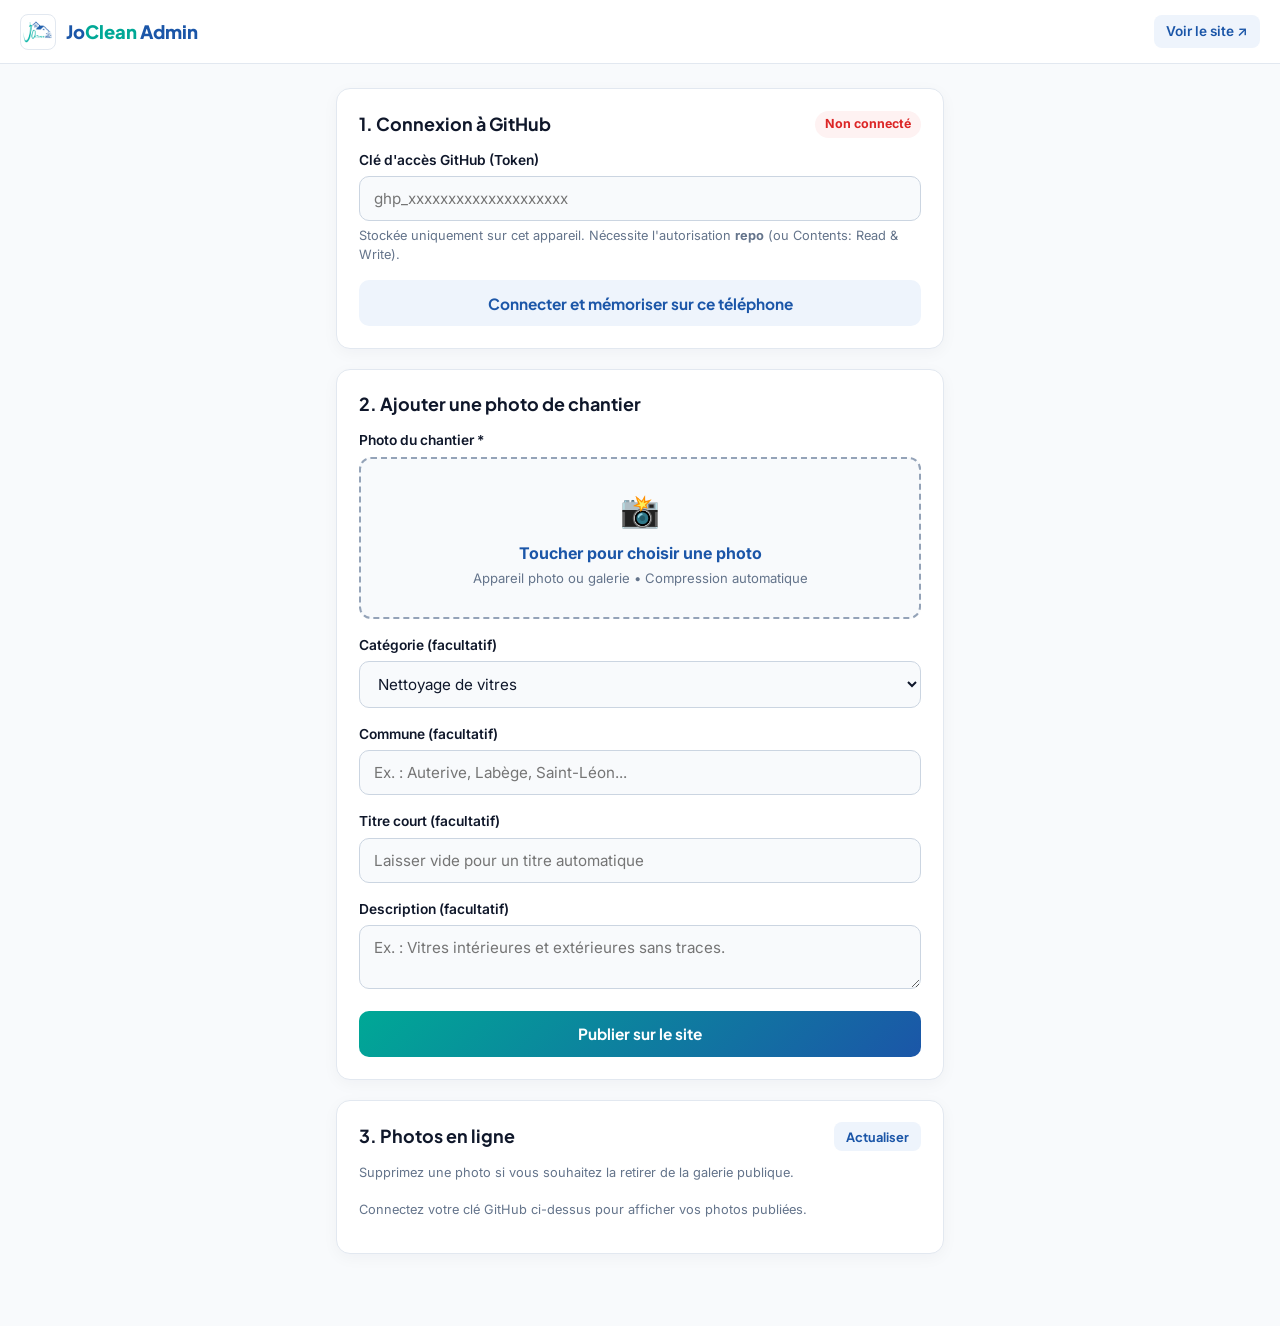
==== admin.html @ 51ff2859 "Crear admin.html" ====
<!DOCTYPE html>
<html lang="fr">
<head>
  <meta charset="UTF-8">
  <meta name="viewport" content="width=device-width, initial-scale=1.0">
  <title>Joclean Admin — Publier des photos</title>
  <meta name="robots" content="noindex, nofollow">
  <link rel="icon" type="image/png" href="assets/logo.png">
  <link rel="preconnect" href="https://fonts.googleapis.com">
  <link rel="preconnect" href="https://fonts.gstatic.com" crossorigin>
  <link href="https://fonts.googleapis.com/css2?family=Inter:wght@400;500;600&family=Plus+Jakarta+Sans:wght@600;700;800&display=swap" rel="stylesheet">
  <style>
    :root {
      --teal: #00a896;
      --teal-dark: #008577;
      --teal-soft: #e6f7f5;
      --blue: #1b56a8;
      --blue-soft: #eef4fc;
      --ink-900: #0f172a;
      --ink-700: #334155;
      --ink-500: #64748b;
      --bg: #f8fafc;
      --white: #ffffff;
      --border: #e2e8f0;
      --danger: #dc2626;
      --danger-soft: #fef2f2;
      --radius: 14px;
    }

    * { box-sizing: border-box; }
    body {
      margin: 0;
      font-family: "Inter", sans-serif;
      background-color: var(--bg);
      color: var(--ink-700);
      line-height: 1.5;
      padding-bottom: 3rem;
    }
    h1, h2, h3 {
      font-family: "Plus Jakarta Sans", sans-serif;
      color: var(--ink-900);
      margin-top: 0;
    }

    .topbar {
      background: var(--white);
      border-bottom: 1px solid var(--border);
      padding: 0.85rem 1.25rem;
      display: flex;
      align-items: center;
      justify-content: space-between;
      position: sticky;
      top: 0;
      z-index: 20;
    }
    .topbar-brand {
      display: flex;
      align-items: center;
      gap: 0.65rem;
      font-family: "Plus Jakarta Sans", sans-serif;
      font-weight: 800;
      color: var(--blue);
      font-size: 1.15rem;
    }
    .topbar-brand img {
      width: 36px;
      height: 36px;
      border-radius: 8px;
      object-fit: contain;
      border: 1px solid var(--border);
    }
    .topbar-brand span { color: var(--teal); }
    .site-link {
      font-size: 0.85rem;
      font-weight: 600;
      color: var(--blue);
      text-decoration: none;
      padding: 0.4rem 0.75rem;
      border-radius: 8px;
      background: var(--blue-soft);
    }

    .wrap {
      max-width: 640px;
      margin: 1.5rem auto;
      padding: 0 1rem;
      display: flex;
      flex-direction: column;
      gap: 1.25rem;
    }

    .card {
      background: var(--white);
      border: 1px solid var(--border);
      border-radius: var(--radius);
      padding: 1.35rem;
      box-shadow: 0 4px 16px rgba(15, 23, 42, 0.04);
    }

    .card-header {
      display: flex;
      align-items: center;
      justify-content: space-between;
      gap: 0.75rem;
      margin-bottom: 0.75rem;
    }
    .card-header h2 {
      font-size: 1.12rem;
      margin: 0;
    }

    .status-badge {
      font-size: 0.78rem;
      font-weight: 700;
      padding: 0.25rem 0.65rem;
      border-radius: 999px;
    }
    .status-ok { background: var(--teal-soft); color: var(--teal-dark); }
    .status-off { background: var(--danger-soft); color: var(--danger); }

    .form-group { margin-bottom: 1rem; }
    label {
      display: block;
      font-size: 0.86rem;
      font-weight: 600;
      color: var(--ink-900);
      margin-bottom: 0.35rem;
    }
    .hint {
      font-size: 0.8rem;
      color: var(--ink-500);
      margin-top: 0.3rem;
    }

    input[type="text"],
    input[type="password"],
    select,
    textarea {
      width: 100%;
      padding: 0.75rem 0.9rem;
      border: 1px solid #cbd5e1;
      border-radius: 10px;
      font-family: inherit;
      font-size: 0.95rem;
      background: var(--bg);
      color: var(--ink-900);
    }
    input:focus, select:focus, textarea:focus {
      outline: none;
      border-color: var(--teal);
      background: var(--white);
      box-shadow: 0 0 0 3px rgba(0, 168, 150, 0.15);
    }

    .dropzone {
      border: 2px dashed #94a3b8;
      border-radius: 12px;
      padding: 1.75rem 1rem;
      text-align: center;
      background: var(--bg);
      cursor: pointer;
      transition: border-color 0.15s ease, background 0.15s ease;
    }
    .dropzone:hover {
      border-color: var(--teal);
      background: var(--teal-soft);
    }
    .dropzone-icon { font-size: 2rem; margin-bottom: 0.4rem; }
    .dropzone strong { color: var(--blue); display: block; }
    .dropzone span { font-size: 0.82rem; color: var(--ink-500); }

    .preview-box {
      margin-top: 1rem;
      display: none;
      flex-direction: column;
      gap: 0.5rem;
    }
    .preview-box img {
      width: 100%;
      max-height: 280px;
      object-fit: cover;
      border-radius: 10px;
      border: 1px solid var(--border);
    }
    .compression-info {
      font-size: 0.82rem;
      font-weight: 600;
      color: var(--teal-dark);
      background: var(--teal-soft);
      padding: 0.45rem 0.75rem;
      border-radius: 8px;
    }

    .btn {
      display: inline-flex;
      align-items: center;
      justify-content: center;
      gap: 0.5rem;
      width: 100%;
      padding: 0.85rem 1.25rem;
      border: none;
      border-radius: 10px;
      font-family: "Plus Jakarta Sans", sans-serif;
      font-size: 0.96rem;
      font-weight: 700;
      cursor: pointer;
    }
    .btn:disabled {
      opacity: 0.55;
      cursor: not-allowed;
    }
    .btn-primary {
      background: linear-gradient(135deg, var(--teal) 0%, var(--blue) 100%);
      color: var(--white);
    }
    .btn-secondary {
      background: var(--blue-soft);
      color: var(--blue);
    }
    .btn-danger-sm {
      width: auto;
      padding: 0.4rem 0.75rem;
      font-size: 0.8rem;
      background: var(--danger-soft);
      color: var(--danger);
      border-radius: 8px;
    }

    .row-actions {
      display: flex;
      gap: 0.6rem;
    }

    .alert {
      padding: 0.85rem 1rem;
      border-radius: 10px;
      font-size: 0.9rem;
      font-weight: 600;
      margin-top: 0.85rem;
      display: none;
    }
    .alert-success { background: var(--teal-soft); color: var(--teal-dark); display: block; }
    .alert-error { background: var(--danger-soft); color: var(--danger); display: block; }
    .alert-info { background: var(--blue-soft); color: var(--blue); display: block; }

    .existing-list {
      display: flex;
      flex-direction: column;
      gap: 0.75rem;
      margin-top: 0.75rem;
    }
    .existing-item {
      display: flex;
      align-items: center;
      gap: 0.85rem;
      padding: 0.65rem;
      border: 1px solid var(--border);
      border-radius: 10px;
      background: var(--bg);
    }
    .existing-item img {
      width: 64px;
      height: 48px;
      object-fit: cover;
      border-radius: 6px;
      background: #cbd5e1;
      flex-shrink: 0;
    }
    .existing-meta {
      flex-grow: 1;
      min-width: 0;
    }
    .existing-meta strong {
      display: block;
      font-size: 0.9rem;
      color: var(--ink-900);
      white-space: nowrap;
      overflow: hidden;
      text-overflow: ellipsis;
    }
    .existing-meta span {
      font-size: 0.78rem;
      color: var(--ink-500);
    }
  </style>
</head>
<body>

  <header class="topbar">
    <div class="topbar-brand">
      <img src="assets/logo.png" alt="Joclean">
      <div>Jo<span>Clean</span> Admin</div>
    </div>
    <a href="./" class="site-link">Voir le site ↗</a>
  </header>

  <main class="wrap">

    <!-- Bloc 1 : Connexion GitHub (enregistrée sur le téléphone) -->
    <section class="card">
      <div class="card-header">
        <h2>1. Connexion à GitHub</h2>
        <span class="status-badge status-off" id="auth-badge">Non connecté</span>
      </div>

      <div id="token-setup">
        <div class="form-group">
          <label for="gh-token">Clé d'accès GitHub (Token)</label>
          <input type="password" id="gh-token" placeholder="ghp_xxxxxxxxxxxxxxxxxxxx" autocomplete="off">
          <p class="hint">Stockée uniquement sur cet appareil. Nécessite l'autorisation <strong>repo</strong> (ou Contents: Read &amp; Write).</p>
        </div>
        <button type="button" class="btn btn-secondary" id="save-token-btn">Connecter et mémoriser sur ce téléphone</button>
      </div>

      <div id="token-connected" hidden>
        <p class="hint" style="margin: 0 0 0.75rem;">Connecté au dépôt <strong>jordan64-labs/Joclean</strong>.</p>
        <button type="button" class="btn btn-danger-sm" id="logout-btn">Déconnecter / Effacer la clé</button>
      </div>

      <div class="alert" id="auth-alert" role="status"></div>
    </section>

    <!-- Bloc 2 : Publication d'une photo -->
    <section class="card">
      <div class="card-header">
        <h2>2. Ajouter une photo de chantier</h2>
      </div>

      <form id="upload-form">
        <div class="form-group">
          <label for="photo-input">Photo du chantier *</label>
          <div class="dropzone" id="dropzone">
            <div class="dropzone-icon">📸</div>
            <strong>Toucher pour choisir une photo</strong>
            <span>Appareil photo ou galerie • Compression automatique</span>
          </div>
          <input type="file" id="photo-input" accept="image/*" hidden required>

          <div class="preview-box" id="preview-box">
            <img id="preview-img" src="" alt="Aperçu">
            <div class="compression-info" id="compression-info"></div>
          </div>
        </div>

        <div class="form-group">
          <label for="categorie">Catégorie (facultatif)</label>
          <select id="categorie">
            <option value="vitres">Nettoyage de vitres</option>
            <option value="residences">Entretien de résidence</option>
            <option value="locaux">Locaux professionnels</option>
            <option value="pression">Nettoyage haute pression</option>
          </select>
        </div>

        <div class="form-group">
          <label for="commune">Commune (facultatif)</label>
          <input type="text" id="commune" placeholder="Ex. : Auterive, Labège, Saint-Léon...">
        </div>

        <div class="form-group">
          <label for="titre">Titre court (facultatif)</label>
          <input type="text" id="titre" placeholder="Laisser vide pour un titre automatique">
        </div>

        <div class="form-group">
          <label for="description">Description (facultatif)</label>
          <textarea id="description" rows="2" placeholder="Ex. : Vitres intérieures et extérieures sans traces."></textarea>
        </div>

        <button type="submit" class="btn btn-primary" id="publish-btn">Publier sur le site</button>
        <div class="alert" id="publish-alert" role="status"></div>
      </form>
    </section>

    <!-- Bloc 3 : Gestion des photos déjà en ligne -->
    <section class="card">
      <div class="card-header">
        <h2>3. Photos en ligne</h2>
        <button type="button" class="btn btn-danger-sm" style="background:#eef4fc;color:#1b56a8;" id="refresh-list-btn">Actualiser</button>
      </div>
      <p class="hint" style="margin-top:0;">Supprimez une photo si vous souhaitez la retirer de la galerie publique.</p>
      <div class="existing-list" id="existing-list">
        <p class="hint">Connectez votre clé GitHub ci-dessus pour afficher vos photos publiées.</p>
      </div>
    </section>

  </main>

  <script>
    const REPO_OWNER = "jordan64-labs";
    const REPO_NAME = "Joclean";
    const BRANCH = "main";
    const STORAGE_KEY = "joclean_gh_token";

    const DEFAULT_TITLES = {
      vitres: "Nettoyage de vitres",
      residences: "Entretien de résidence",
      locaux: "Nettoyage de locaux professionnels",
      pression: "Nettoyage haute pression"
    };

    let compressedBase64 = null;
    let compressedFileName = null;

    // Encodage UTF-8 <-> Base64 sans perte d'accents
    function utf8ToBase64(str) {
      const bytes = new TextEncoder().encode(str);
      let binary = "";
      for (let i = 0; i < bytes.length; i++) {
        binary += String.fromCharCode(bytes[i]);
      }
      return btoa(binary);
    }

    function base64ToUtf8(b64) {
      const binary = atob(b64.replace(/\s/g, ""));
      const bytes = new Uint8Array(binary.length);
      for (let i = 0; i < binary.length; i++) {
        bytes[i] = binary.charCodeAt(i);
      }
      return new TextDecoder().decode(bytes);
    }

    function showAlert(el, type, msg) {
      el.className = `alert alert-${type}`;
      el.textContent = msg;
    }

    function getToken() {
      return localStorage.getItem(STORAGE_KEY) || "";
    }

    async function githubRequest(path, options = {}) {
      const token = getToken();
      if (!token) throw new Error("Clé GitHub manquante. Connectez-vous d'abord.");

      const res = await fetch(`https://api.github.com/repos/${REPO_OWNER}/${REPO_NAME}/${path}`, {
        ...options,
        headers: {
          "Authorization": `Bearer ${token}`,
          "Accept": "application/vnd.github+json",
          "Content-Type": "application/json",
          ...(options.headers || {})
        }
      });

      if (!res.ok) {
        const errData = await res.json().catch(() => ({}));
        throw new Error(errData.message || `Erreur GitHub (${res.status})`);
      }
      return res.status === 204 ? null : res.json();
    }

    // Compression d'image côté navigateur (max 1400px, JPEG 84%)
    function compressImage(file) {
      return new Promise((resolve, reject) => {
        const reader = new FileReader();
        reader.onerror = () => reject(new Error("Impossible de lire l'image."));
        reader.onload = (e) => {
          const img = new Image();
          img.onerror = () => reject(new Error("Format d'image non reconnu."));
          img.onload = () => {
            const MAX_SIZE = 1400;
            let width = img.width;
            let height = img.height;

            if (width > MAX_SIZE || height > MAX_SIZE) {
              if (width > height) {
                height = Math.round((height * MAX_SIZE) / width);
                width = MAX_SIZE;
              } else {
                width = Math.round((width * MAX_SIZE) / height);
                height = MAX_SIZE;
              }
            }

            const canvas = document.createElement("canvas");
            canvas.width = width;
            canvas.height = height;
            const ctx = canvas.getContext("2d");
            ctx.drawImage(img, 0, 0, width, height);

            const dataUrl = canvas.toDataURL("image/jpeg", 0.84);
            const base64Data = dataUrl.split(",")[1];
            const sizeKb = Math.round((base64Data.length * 3) / 4 / 1024);
            resolve({ dataUrl, base64Data, sizeKb, width, height });
          };
          img.src = e.target.result;
        };
        reader.readAsDataURL(file);
      });
    }

    // Lecture et écriture de js/chantiers.js
    async function fetchChantiersFile() {
      const data = await githubRequest(`contents/js/chantiers.js?ref=${BRANCH}&t=${Date.now()}`);
      const rawText = base64ToUtf8(data.content);
      let list = [];
      try {
        const fn = new Function(`${rawText}; return typeof CHANTIERS !== "undefined" ? CHANTIERS : [];`);
        const parsed = fn();
        if (Array.isArray(parsed)) list = parsed;
      } catch (_e) {
        list = [];
      }
      return { sha: data.sha, list };
    }

    function buildChantiersJs(list) {
      return `/**
 * LISTE DES RÉALISATIONS JOCLEAN (Gérée automatiquement via admin.html)
 */
const CHANTIERS = ${JSON.stringify(list, null, 2)};
`;
    }

    // Mise à jour de l'interface de connexion
    const authBadge = document.getElementById("auth-badge");
    const tokenSetup = document.getElementById("token-setup");
    const tokenConnected = document.getElementById("token-connected");
    const authAlert = document.getElementById("auth-alert");

    async function checkAuthAndLoad() {
      const token = getToken();
      if (!token) {
        authBadge.textContent = "Non connecté";
        authBadge.className = "status-badge status-off";
        tokenSetup.hidden = false;
        tokenConnected.hidden = true;
        return;
      }

      try {
        await githubRequest("");
        authBadge.textContent = "Connecté";
        authBadge.className = "status-badge status-ok";
        tokenSetup.hidden = true;
        tokenConnected.hidden = false;
        await renderExistingList();
      } catch (err) {
        authBadge.textContent = "Clé invalide";
        authBadge.className = "status-badge status-off";
        tokenSetup.hidden = false;
        tokenConnected.hidden = true;
        showAlert(authAlert, "error", `Échec de connexion : ${err.message}`);
      }
    }

    document.getElementById("save-token-btn").addEventListener("click", async () => {
      const val = document.getElementById("gh-token").value.trim();
      if (!val) {
        showAlert(authAlert, "error", "Collez votre clé GitHub avant de valider.");
        return;
      }
      localStorage.setItem(STORAGE_KEY, val);
      authAlert.style.display = "none";
      await checkAuthAndLoad();
    });

    document.getElementById("logout-btn").addEventListener("click", () => {
      localStorage.removeItem(STORAGE_KEY);
      document.getElementById("gh-token").value = "";
      document.getElementById("existing-list").innerHTML = `<p class="hint">Déconnecté.</p>`;
      checkAuthAndLoad();
    });

    // Sélection et prévisualisation de la photo
    const dropzone = document.getElementById("dropzone");
    const photoInput = document.getElementById("photo-input");
    const previewBox = document.getElementById("preview-box");
    const previewImg = document.getElementById("preview-img");
    const compressionInfo = document.getElementById("compression-info");

    dropzone.addEventListener("click", () => photoInput.click());

    photoInput.addEventListener("change", async () => {
      const file = photoInput.files && photoInput.files[0];
      if (!file) return;

      try {
        const origKb = Math.round(file.size / 1024);
        const result = await compressImage(file);
        compressedBase64 = result.base64Data;

        const now = new Date();
        const stamp = now.toISOString().replace(/[-:T]/g, "").slice(0, 14);
        compressedFileName = `chantier-${stamp}.jpg`;

        previewImg.src = result.dataUrl;
        compressionInfo.textContent = `Prête : ${result.width}×${result.height} px • ${result.sizeKb} Ko (au lieu de ${origKb} Ko)`;
        previewBox.style.display = "flex";
      } catch (err) {
        showAlert(document.getElementById("publish-alert"), "error", err.message);
      }
    });

    // Publication sur GitHub
    const uploadForm = document.getElementById("upload-form");
    const publishBtn = document.getElementById("publish-btn");
    const publishAlert = document.getElementById("publish-alert");

    uploadForm.addEventListener("submit", async (e) => {
      e.preventDefault();
      if (!getToken()) {
        showAlert(publishAlert, "error", "Connectez d'abord votre clé GitHub en haut de la page.");
        return;
      }
      if (!compressedBase64 || !compressedFileName) {
        showAlert(publishAlert, "error", "Sélectionnez d'abord une photo.");
        return;
      }

      const categorie = document.getElementById("categorie").value;
      const commune = document.getElementById("commune").value.trim() || "Haute-Garonne (31)";
      const titre = document.getElementById("titre").value.trim() || DEFAULT_TITLES[categorie] || "Réalisation Joclean";
      const description = document.getElementById("description").value.trim() || "Intervention réalisée avec soin par Joclean.";

      publishBtn.disabled = true;
      showAlert(publishAlert, "info", "Envoi de la photo vers GitHub en cours...");

      try {
        // 1. Téléverser l'image compressée dans assets/chantiers/
        await githubRequest(`contents/assets/chantiers/${compressedFileName}`, {
          method: "PUT",
          body: JSON.s
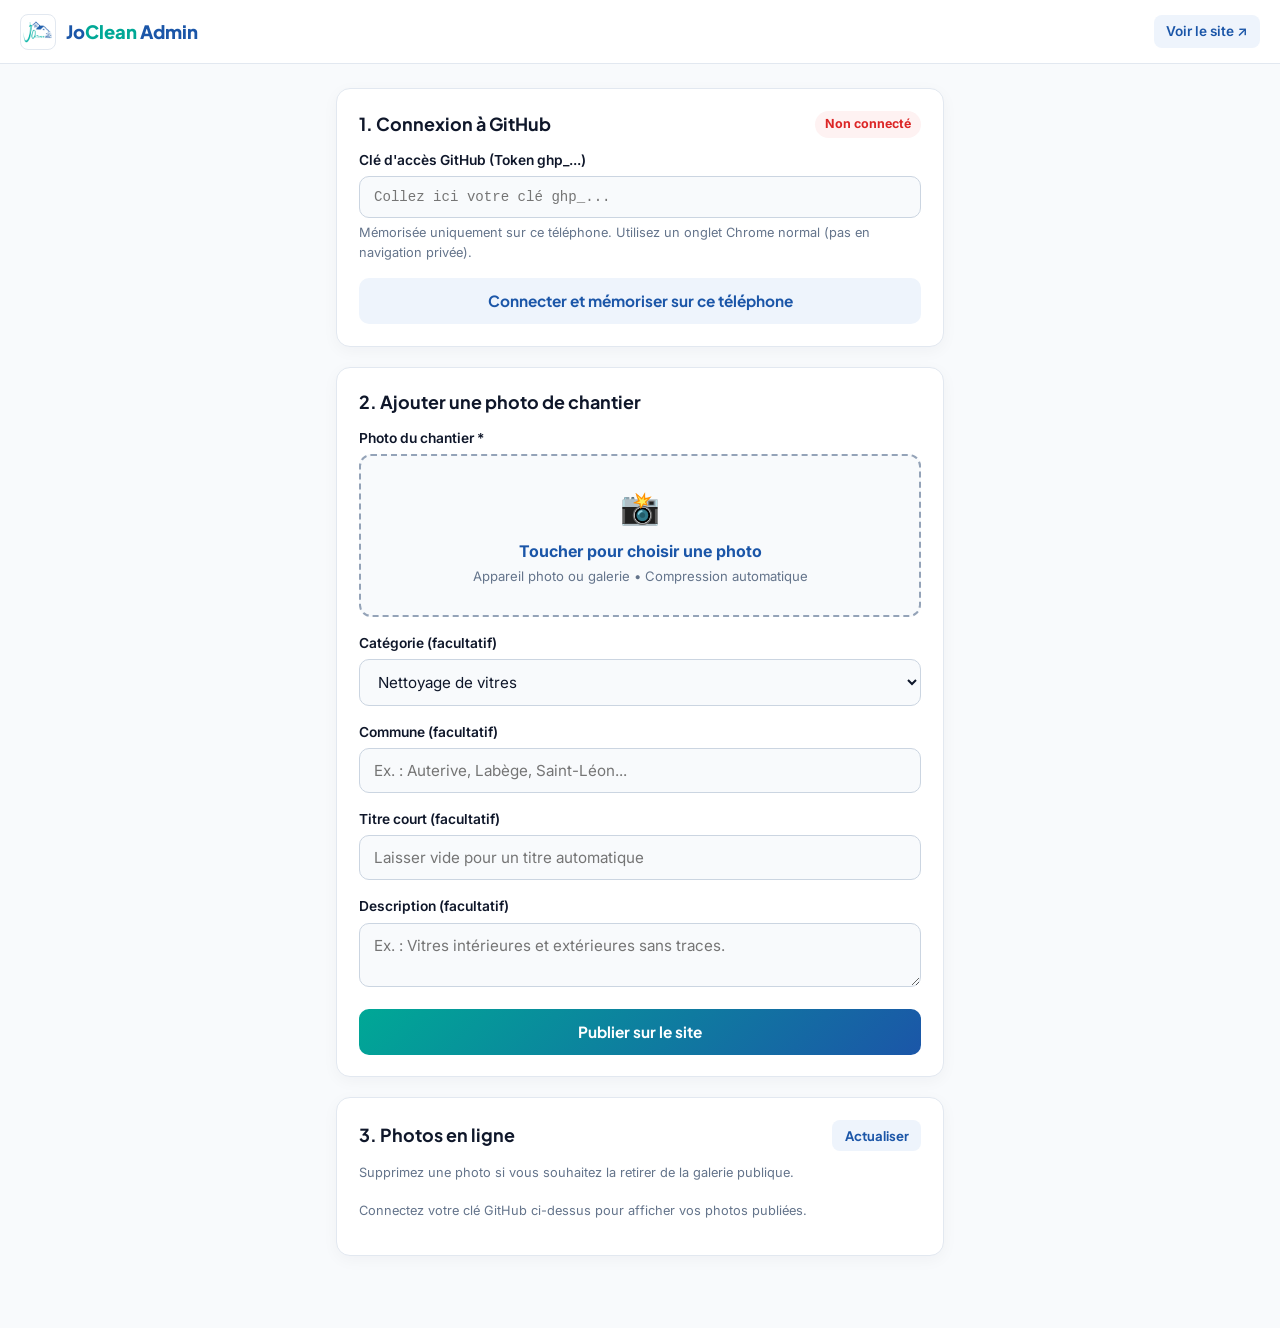
==== commit a710a024: "Actualizar admin.html" ====
--- a/admin.html
+++ b/admin.html
@@ -24,6 +24,8 @@
       --border: #e2e8f0;
       --danger: #dc2626;
       --danger-soft: #fef2f2;
+      --warn: #b45309;
+      --warn-soft: #fffbeb;
       --radius: 14px;
     }
 
@@ -114,9 +116,11 @@
       font-weight: 700;
       padding: 0.25rem 0.65rem;
       border-radius: 999px;
+      white-space: nowrap;
     }
     .status-ok { background: var(--teal-soft); color: var(--teal-dark); }
     .status-off { background: var(--danger-soft); color: var(--danger); }
+    .status-wait { background: var(--warn-soft); color: var(--warn); }
 
     .form-group { margin-bottom: 1rem; }
     label {
@@ -129,11 +133,10 @@
     .hint {
       font-size: 0.8rem;
       color: var(--ink-500);
-      margin-top: 0.3rem;
+      margin-top: 0.35rem;
     }
 
     input[type="text"],
-    input[type="password"],
     select,
     textarea {
       width: 100%;
@@ -144,6 +147,10 @@
       font-size: 0.95rem;
       background: var(--bg);
       color: var(--ink-900);
+    }
+    .token-input {
+      font-family: ui-monospace, SFMono-Regular, Menlo, Consolas, monospace !important;
+      font-size: 0.88rem !important;
     }
     input:focus, select:focus, textarea:focus {
       outline: none;
@@ -206,7 +213,7 @@
       cursor: pointer;
     }
     .btn:disabled {
-      opacity: 0.55;
+      opacity: 0.6;
       cursor: not-allowed;
     }
     .btn-primary {
@@ -219,29 +226,26 @@
     }
     .btn-danger-sm {
       width: auto;
-      padding: 0.4rem 0.75rem;
-      font-size: 0.8rem;
+      padding: 0.45rem 0.8rem;
+      font-size: 0.82rem;
       background: var(--danger-soft);
       color: var(--danger);
       border-radius: 8px;
     }
 
-    .row-actions {
-      display: flex;
-      gap: 0.6rem;
-    }
-
     .alert {
       padding: 0.85rem 1rem;
       border-radius: 10px;
-      font-size: 0.9rem;
+      font-size: 0.88rem;
       font-weight: 600;
       margin-top: 0.85rem;
       display: none;
+      word-break: break-word;
     }
     .alert-success { background: var(--teal-soft); color: var(--teal-dark); display: block; }
     .alert-error { background: var(--danger-soft); color: var(--danger); display: block; }
     .alert-info { background: var(--blue-soft); color: var(--blue); display: block; }
+    .alert-warn { background: var(--warn-soft); color: var(--warn); display: block; }
 
     .existing-list {
       display: flex;
@@ -296,7 +300,7 @@
 
   <main class="wrap">
 
-    <!-- Bloc 1 : Connexion GitHub (enregistrée sur le téléphone) -->
+    <!-- Bloc 1 : Connexion GitHub (mémorisée sur le téléphone) -->
     <section class="card">
       <div class="card-header">
         <h2>1. Connexion à GitHub</h2>
@@ -305,16 +309,25 @@
 
       <div id="token-setup">
         <div class="form-group">
-          <label for="gh-token">Clé d'accès GitHub (Token)</label>
-          <input type="password" id="gh-token" placeholder="ghp_xxxxxxxxxxxxxxxxxxxx" autocomplete="off">
-          <p class="hint">Stockée uniquement sur cet appareil. Nécessite l'autorisation <strong>repo</strong> (ou Contents: Read &amp; Write).</p>
+          <label for="gh-token">Clé d'accès GitHub (Token ghp_...)</label>
+          <input
+            type="text"
+            id="gh-token"
+            class="token-input"
+            placeholder="Collez ici votre clé ghp_..."
+            autocomplete="off"
+            autocorrect="off"
+            autocapitalize="off"
+            spellcheck="false"
+          >
+          <p class="hint">Mémorisée uniquement sur ce téléphone. Utilisez un onglet Chrome normal (pas en navigation privée).</p>
         </div>
         <button type="button" class="btn btn-secondary" id="save-token-btn">Connecter et mémoriser sur ce téléphone</button>
       </div>
 
       <div id="token-connected" hidden>
         <p class="hint" style="margin: 0 0 0.75rem;">Connecté au dépôt <strong>jordan64-labs/Joclean</strong>.</p>
-        <button type="button" class="btn btn-danger-sm" id="logout-btn">Déconnecter / Effacer la clé</button>
+        <button type="button" class="btn btn-danger-sm" id="logout-btn">Déconnecter / Changer de clé</button>
       </div>
 
       <div class="alert" id="auth-alert" role="status"></div>
@@ -401,6 +414,45 @@
 
     let compressedBase64 = null;
     let compressedFileName = null;
+    let memoryToken = "";
+    let storagePersistent = true;
+
+    // Nettoyage des espaces et caractères invisibles lors du copier-coller mobile
+    function cleanToken(raw) {
+      return (raw || "").replace(/[\s\u200B-\u200D\uFEFF]/g, "");
+    }
+
+    function getToken() {
+      try {
+        const stored = localStorage.getItem(STORAGE_KEY);
+        if (stored) {
+          memoryToken = cleanToken(stored);
+          return memoryToken;
+        }
+      } catch (_e) {
+        storagePersistent = false;
+      }
+      return memoryToken;
+    }
+
+    function saveToken(raw) {
+      const cleaned = cleanToken(raw);
+      memoryToken = cleaned;
+      try {
+        localStorage.setItem(STORAGE_KEY, cleaned);
+        storagePersistent = localStorage.getItem(STORAGE_KEY) === cleaned;
+      } catch (_e) {
+        storagePersistent = false;
+      }
+      return cleaned;
+    }
+
+    function clearToken() {
+      memoryToken = "";
+      try {
+        localStorage.removeItem(STORAGE_KEY);
+      } catch (_e) {}
+    }
 
     // Encodage UTF-8 <-> Base64 sans perte d'accents
     function utf8ToBase64(str) {
@@ -426,28 +478,43 @@
       el.textContent = msg;
     }
 
-    function getToken() {
-      return localStorage.getItem(STORAGE_KEY) || "";
-    }
-
-    async function githubRequest(path, options = {}) {
+    function hideAlert(el) {
+      el.style.display = "none";
+      el.className = "alert";
+      el.textContent = "";
+    }
+
+    // Requête API GitHub sans slash final superflus ni Content-Type sur les lectures
+    async function githubRequest(path = "", options = {}) {
       const token = getToken();
-      if (!token) throw new Error("Clé GitHub manquante. Connectez-vous d'abord.");
-
-      const res = await fetch(`https://api.github.com/repos/${REPO_OWNER}/${REPO_NAME}/${path}`, {
+      if (!token) throw new Error("Clé GitHub manquante.");
+
+      const cleanPath = path ? `/${path.replace(/^\/+/, "")}` : "";
+      const url = `https://api.github.com/repos/${REPO_OWNER}/${REPO_NAME}${cleanPath}`;
+
+      const headers = {
+        "Authorization": `Bearer ${token}`,
+        "Accept": "application/vnd.github+json",
+        ...(options.headers || {})
+      };
+
+      if (options.body) {
+        headers["Content-Type"] = "application/json";
+      }
+
+      const res = await fetch(url, {
         ...options,
-        headers: {
-          "Authorization": `Bearer ${token}`,
-          "Accept": "application/vnd.github+json",
-          "Content-Type": "application/json",
-          ...(options.headers || {})
-        }
+        headers
       });
 
       if (!res.ok) {
         const errData = await res.json().catch(() => ({}));
-        throw new Error(errData.message || `Erreur GitHub (${res.status})`);
-      }
+        if (res.status === 401) {
+          throw new Error("Clé refusée par GitHub (401 Bad credentials). Vérifiez que vous avez collé la clé commençant par ghp_ et non votre mot de passe.");
+        }
+        throw new Error(errData.message ? `${errData.message} (code ${res.status})` : `Erreur GitHub (${res.status})`);
+      }
+
       return res.status === 204 ? null : res.json();
     }
 
@@ -491,19 +558,26 @@
       });
     }
 
-    // Lecture et écriture de js/chantiers.js
+    // Lecture de js/chantiers.js
     async function fetchChantiersFile() {
-      const data = await githubRequest(`contents/js/chantiers.js?ref=${BRANCH}&t=${Date.now()}`);
-      const rawText = base64ToUtf8(data.content);
-      let list = [];
       try {
-        const fn = new Function(`${rawText}; return typeof CHANTIERS !== "undefined" ? CHANTIERS : [];`);
-        const parsed = fn();
-        if (Array.isArray(parsed)) list = parsed;
-      } catch (_e) {
-        list = [];
-      }
-      return { sha: data.sha, list };
+        const data = await githubRequest(`contents/js/chantiers.js?ref=${BRANCH}&t=${Date.now()}`);
+        const rawText = base64ToUtf8(data.content);
+        let list = [];
+        try {
+          const fn = new Function(`${rawText}; return typeof CHANTIERS !== "undefined" ? CHANTIERS : [];`);
+          const parsed = fn();
+          if (Array.isArray(parsed)) list = parsed;
+        } catch (_e) {
+          list = [];
+        }
+        return { sha: data.sha, list };
+      } catch (err) {
+        if (err.message.includes("404")) {
+          return { sha: null, list: [] };
+        }
+        throw err;
+      }
     }
 
     function buildChantiersJs(list) {
@@ -514,13 +588,15 @@
 `;
     }
 
-    // Mise à jour de l'interface de connexion
+    // Gestion de la connexion et de l'affichage
     const authBadge = document.getElementById("auth-badge");
     const tokenSetup = document.getElementById("token-setup");
     const tokenConnected = document.getElementById("token-connected");
     const authAlert = document.getElementById("auth-alert");
-
-    async function checkAuthAndLoad() {
+    const saveTokenBtn = document.getElementById("save-token-btn");
+    const tokenInput = document.getElementById("gh-token");
+
+    async function checkAuthAndLoad(showSuccessMessage = false) {
       const token = getToken();
       if (!token) {
         authBadge.textContent = "Non connecté";
@@ -530,96 +606,43 @@
         return;
       }
 
+      authBadge.textContent = "Vérification...";
+      authBadge.className = "status-badge status-wait";
+      saveTokenBtn.disabled = true;
+      saveTokenBtn.textContent = "Vérification en cours...";
+
       try {
-        await githubRequest("");
+        const repoData = await githubRequest("");
+
+        if (repoData && repoData.permissions && repoData.permissions.push === false) {
+          throw new Error("Cette clé est en lecture seule. Cochez bien la case « repo » sur GitHub.");
+        }
+
         authBadge.textContent = "Connecté";
         authBadge.className = "status-badge status-ok";
         tokenSetup.hidden = true;
         tokenConnected.hidden = false;
+
+        if (showSuccessMessage) {
+          if (storagePersistent) {
+            showAlert(authAlert, "success", "Connexion réussie ! Clé mémorisée sur ce téléphone.");
+          } else {
+            showAlert(authAlert, "warn", "Connecté pour cette session (en navigation privée, Chrome effacera la clé à la fermeture).");
+          }
+        }
+
         await renderExistingList();
       } catch (err) {
-        authBadge.textContent = "Clé invalide";
+        authBadge.textContent = "Erreur";
         authBadge.className = "status-badge status-off";
         tokenSetup.hidden = false;
         tokenConnected.hidden = true;
-        showAlert(authAlert, "error", `Échec de connexion : ${err.message}`);
-      }
-    }
-
-    document.getElementById("save-token-btn").addEventListener("click", async () => {
-      const val = document.getElementById("gh-token").value.trim();
-      if (!val) {
-        showAlert(authAlert, "error", "Collez votre clé GitHub avant de valider.");
-        return;
-      }
-      localStorage.setItem(STORAGE_KEY, val);
-      authAlert.style.display = "none";
-      await checkAuthAndLoad();
-    });
-
-    document.getElementById("logout-btn").addEventListener("click", () => {
-      localStorage.removeItem(STORAGE_KEY);
-      document.getElementById("gh-token").value = "";
-      document.getElementById("existing-list").innerHTML = `<p class="hint">Déconnecté.</p>`;
-      checkAuthAndLoad();
-    });
-
-    // Sélection et prévisualisation de la photo
-    const dropzone = document.getElementById("dropzone");
-    const photoInput = document.getElementById("photo-input");
-    const previewBox = document.getElementById("preview-box");
-    const previewImg = document.getElementById("preview-img");
-    const compressionInfo = document.getElementById("compression-info");
-
-    dropzone.addEventListener("click", () => photoInput.click());
-
-    photoInput.addEventListener("change", async () => {
-      const file = photoInput.files && photoInput.files[0];
-      if (!file) return;
-
-      try {
-        const origKb = Math.round(file.size / 1024);
-        const result = await compressImage(file);
-        compressedBase64 = result.base64Data;
-
-        const now = new Date();
-        const stamp = now.toISOString().replace(/[-:T]/g, "").slice(0, 14);
-        compressedFileName = `chantier-${stamp}.jpg`;
-
-        previewImg.src = result.dataUrl;
-        compressionInfo.textContent = `Prête : ${result.width}×${result.height} px • ${result.sizeKb} Ko (au lieu de ${origKb} Ko)`;
-        previewBox.style.display = "flex";
-      } catch (err) {
-        showAlert(document.getElementById("publish-alert"), "error", err.message);
-      }
-    });
-
-    // Publication sur GitHub
-    const uploadForm = document.getElementById("upload-form");
-    const publishBtn = document.getElementById("publish-btn");
-    const publishAlert = document.getElementById("publish-alert");
-
-    uploadForm.addEventListener("submit", async (e) => {
-      e.preventDefault();
-      if (!getToken()) {
-        showAlert(publishAlert, "error", "Connectez d'abord votre clé GitHub en haut de la page.");
-        return;
-      }
-      if (!compressedBase64 || !compressedFileName) {
-        showAlert(publishAlert, "error", "Sélectionnez d'abord une photo.");
-        return;
-      }
-
-      const categorie = document.getElementById("categorie").value;
-      const commune = document.getElementById("commune").value.trim() || "Haute-Garonne (31)";
-      const titre = document.getElementById("titre").value.trim() || DEFAULT_TITLES[categorie] || "Réalisation Joclean";
-      const description = document.getElementById("description").value.trim() || "Intervention réalisée avec soin par Joclean.";
-
-      publishBtn.disabled = true;
-      showAlert(publishAlert, "info", "Envoi de la photo vers GitHub en cours...");
-
-      try {
-        // 1. Téléverser l'image compressée dans assets/chantiers/
-        await githubRequest(`contents/assets/chantiers/${compressedFileName}`, {
-          method: "PUT",
-          body: JSON.s+        tokenInput.value = token;
+        showAlert(authAlert, "error", err.message);
+      } finally {
+        saveTokenBtn.disabled = false;
+        saveTokenBtn.textContent = "Connecter et mémoriser sur ce téléphone";
+      }
+    }
+
+    saveTokenBtn.addEventListener("click", async () => {
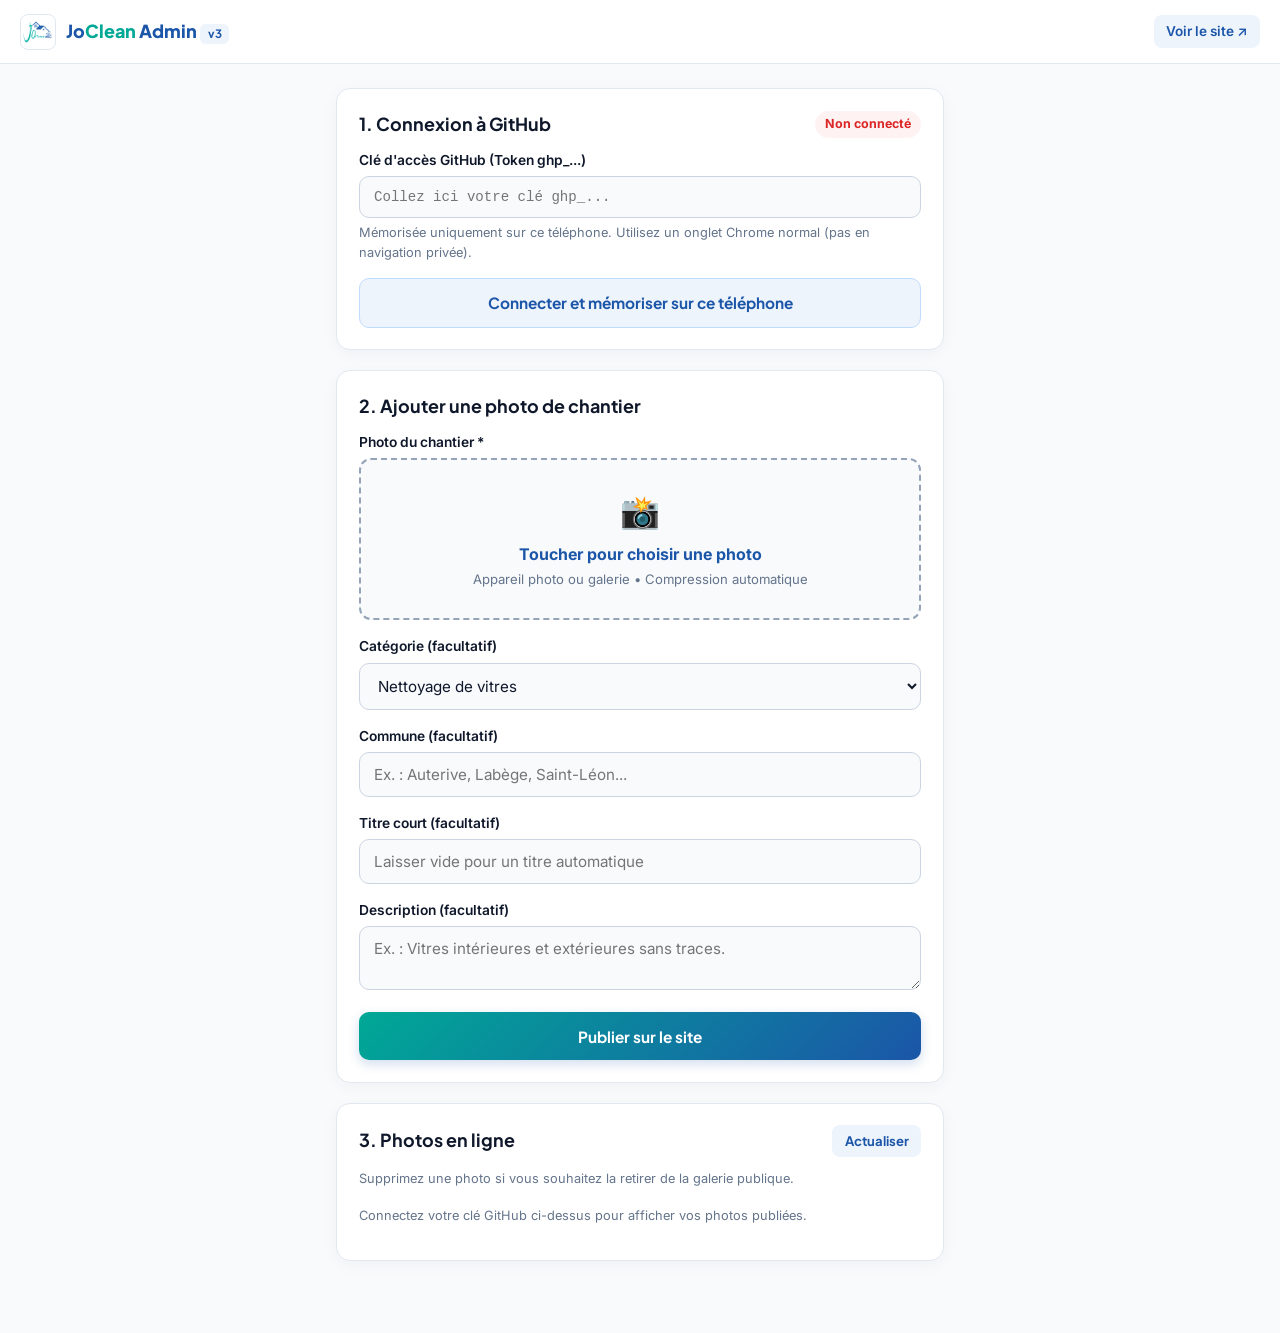
==== commit 5d70d7c7: "Actualizar admin.html" ====
--- a/admin.html
+++ b/admin.html
@@ -24,7 +24,7 @@
       --border: #e2e8f0;
       --danger: #dc2626;
       --danger-soft: #fef2f2;
-      --warn: #b45309;
+      --warn: #d97706;
       --warn-soft: #fffbeb;
       --radius: 14px;
     }
@@ -62,7 +62,7 @@
       font-family: "Plus Jakarta Sans", sans-serif;
       font-weight: 800;
       color: var(--blue);
-      font-size: 1.15rem;
+      font-size: 1.12rem;
     }
     .topbar-brand img {
       width: 36px;
@@ -71,7 +71,15 @@
       object-fit: contain;
       border: 1px solid var(--border);
     }
-    .topbar-brand span { color: var(--teal); }
+    .topbar-brand span.accent { color: var(--teal); }
+    .version-tag {
+      font-size: 0.72rem;
+      font-weight: 700;
+      background: var(--blue-soft);
+      color: var(--blue);
+      padding: 0.15rem 0.45rem;
+      border-radius: 6px;
+    }
     .site-link {
       font-size: 0.85rem;
       font-weight: 600;
@@ -198,31 +206,57 @@
       border-radius: 8px;
     }
 
+    /* Boutons interactifs avec retours d'état */
     .btn {
       display: inline-flex;
       align-items: center;
       justify-content: center;
-      gap: 0.5rem;
+      gap: 0.55rem;
       width: 100%;
-      padding: 0.85rem 1.25rem;
+      padding: 0.9rem 1.25rem;
       border: none;
       border-radius: 10px;
       font-family: "Plus Jakarta Sans", sans-serif;
       font-size: 0.96rem;
       font-weight: 700;
       cursor: pointer;
+      transition: transform 0.1s ease, background 0.2s ease, color 0.2s ease, box-shadow 0.2s ease;
+      -webkit-tap-highlight-color: transparent;
+    }
+    .btn:active:not(:disabled) {
+      transform: scale(0.97);
     }
     .btn:disabled {
-      opacity: 0.6;
-      cursor: not-allowed;
+      cursor: wait;
     }
     .btn-primary {
       background: linear-gradient(135deg, var(--teal) 0%, var(--blue) 100%);
       color: var(--white);
+      box-shadow: 0 4px 12px rgba(27, 86, 168, 0.2);
     }
     .btn-secondary {
       background: var(--blue-soft);
       color: var(--blue);
+      border: 1.5px solid #bfdbfe;
+    }
+    .btn-sending {
+      background: #f59e0b !important;
+      color: #ffffff !important;
+      border-color: #d97706 !important;
+      box-shadow: 0 4px 14px rgba(245, 158, 11, 0.35) !important;
+    }
+    .btn-success {
+      background: #059669 !important;
+      color: #ffffff !important;
+      border-color: #047857 !important;
+      box-shadow: 0 4px 14px rgba(5, 150, 105, 0.35) !important;
+    }
+    .btn-error {
+      background: #dc2626 !important;
+      color: #ffffff !important;
+      border-color: #b91c1c !important;
+      box-shadow: 0 4px 14px rgba(220, 38, 38, 0.35) !important;
+      animation: shake 0.32s ease-in-out;
     }
     .btn-danger-sm {
       width: auto;
@@ -233,6 +267,26 @@
       border-radius: 8px;
     }
 
+    .spinner {
+      width: 16px;
+      height: 16px;
+      border: 2.5px solid rgba(255, 255, 255, 0.35);
+      border-top-color: #ffffff;
+      border-radius: 50%;
+      animation: spin 0.75s linear infinite;
+      flex-shrink: 0;
+    }
+
+    @keyframes spin {
+      to { transform: rotate(360deg); }
+    }
+    @keyframes shake {
+      0%, 100% { transform: translateX(0); }
+      25% { transform: translateX(-5px); }
+      75% { transform: translateX(5px); }
+    }
+
+    /* Alertes contrôlées uniquement par classes */
     .alert {
       padding: 0.85rem 1rem;
       border-radius: 10px;
@@ -242,10 +296,10 @@
       display: none;
       word-break: break-word;
     }
-    .alert-success { background: var(--teal-soft); color: var(--teal-dark); display: block; }
-    .alert-error { background: var(--danger-soft); color: var(--danger); display: block; }
-    .alert-info { background: var(--blue-soft); color: var(--blue); display: block; }
-    .alert-warn { background: var(--warn-soft); color: var(--warn); display: block; }
+    .alert.alert-success { background: var(--teal-soft); color: var(--teal-dark); display: block; }
+    .alert.alert-error { background: var(--danger-soft); color: var(--danger); display: block; }
+    .alert.alert-info { background: var(--blue-soft); color: var(--blue); display: block; }
+    .alert.alert-warn { background: var(--warn-soft); color: var(--warn); display: block; }
 
     .existing-list {
       display: flex;
@@ -293,14 +347,14 @@
   <header class="topbar">
     <div class="topbar-brand">
       <img src="assets/logo.png" alt="Joclean">
-      <div>Jo<span>Clean</span> Admin</div>
+      <div>Jo<span class="accent">Clean</span> Admin <span class="version-tag">v3</span></div>
     </div>
     <a href="./" class="site-link">Voir le site ↗</a>
   </header>
 
   <main class="wrap">
 
-    <!-- Bloc 1 : Connexion GitHub (mémorisée sur le téléphone) -->
+    <!-- Bloc 1 : Connexion GitHub -->
     <section class="card">
       <div class="card-header">
         <h2>1. Connexion à GitHub</h2>
@@ -339,7 +393,7 @@
         <h2>2. Ajouter une photo de chantier</h2>
       </div>
 
-      <form id="upload-form">
+      <form id="upload-form" novalidate>
         <div class="form-group">
           <label for="photo-input">Photo du chantier *</label>
           <div class="dropzone" id="dropzone">
@@ -347,7 +401,7 @@
             <strong>Toucher pour choisir une photo</strong>
             <span>Appareil photo ou galerie • Compression automatique</span>
           </div>
-          <input type="file" id="photo-input" accept="image/*" hidden required>
+          <input type="file" id="photo-input" accept="image/*" hidden>
 
           <div class="preview-box" id="preview-box">
             <img id="preview-img" src="" alt="Aperçu">
@@ -417,6 +471,35 @@
     let memoryToken = "";
     let storagePersistent = true;
 
+    // Gestion visuelle directe des boutons
+    function setButtonState(btn, state, labelHtml, resetAfterMs = 0, defaultText = "") {
+      btn.classList.remove("btn-sending", "btn-success", "btn-error");
+      if (state === "sending") {
+        btn.disabled = true;
+        btn.classList.add("btn-sending");
+        btn.innerHTML = `<span class="spinner"></span><span>${labelHtml}</span>`;
+      } else if (state === "success") {
+        btn.disabled = false;
+        btn.classList.add("btn-success");
+        btn.textContent = labelHtml;
+      } else if (state === "error") {
+        btn.disabled = false;
+        btn.classList.add("btn-error");
+        btn.textContent = labelHtml;
+      } else {
+        btn.disabled = false;
+        btn.textContent = labelHtml || defaultText;
+      }
+
+      if (resetAfterMs > 0 && defaultText) {
+        setTimeout(() => {
+          btn.classList.remove("btn-sending", "btn-success", "btn-error");
+          btn.disabled = false;
+          btn.textContent = defaultText;
+        }, resetAfterMs);
+      }
+    }
+
     // Nettoyage des espaces et caractères invisibles lors du copier-coller mobile
     function cleanToken(raw) {
       return (raw || "").replace(/[\s\u200B-\u200D\uFEFF]/g, "");
@@ -479,12 +562,11 @@
     }
 
     function hideAlert(el) {
-      el.style.display = "none";
       el.className = "alert";
       el.textContent = "";
     }
 
-    // Requête API GitHub sans slash final superflus ni Content-Type sur les lectures
+    // Requête API GitHub avec timeout de 15 secondes
     async function githubRequest(path = "", options = {}) {
       const token = getToken();
       if (!token) throw new Error("Clé GitHub manquante.");
@@ -502,15 +584,32 @@
         headers["Content-Type"] = "application/json";
       }
 
-      const res = await fetch(url, {
-        ...options,
-        headers
-      });
+      const controller = new AbortController();
+      const timeoutId = setTimeout(() => controller.abort(), 15000);
+
+      let res;
+      try {
+        res = await fetch(url, {
+          ...options,
+          headers,
+          signal: controller.signal
+        });
+      } catch (netErr) {
+        if (netErr.name === "AbortError") {
+          throw new Error("Délai dépassé (15s) : GitHub n'a pas répondu. Vérifiez votre connexion internet.");
+        }
+        throw new Error(`Requête bloquée ou réseau indisponible (${netErr.message}).`);
+      } finally {
+        clearTimeout(timeoutId);
+      }
 
       if (!res.ok) {
         const errData = await res.json().catch(() => ({}));
         if (res.status === 401) {
-          throw new Error("Clé refusée par GitHub (401 Bad credentials). Vérifiez que vous avez collé la clé commençant par ghp_ et non votre mot de passe.");
+          throw new Error("Clé refusée par GitHub (401 Bad credentials). Collez bien le jeton commençant par ghp_ et non votre mot de passe.");
+        }
+        if (res.status === 403 || res.status === 404) {
+          throw new Error(`Accès refusé au dépôt (code ${res.status}). Vérifiez que la case « repo » est bien cochée sur votre token.`);
         }
         throw new Error(errData.message ? `${errData.message} (code ${res.status})` : `Erreur GitHub (${res.status})`);
       }
@@ -548,101 +647,4 @@
             ctx.drawImage(img, 0, 0, width, height);
 
             const dataUrl = canvas.toDataURL("image/jpeg", 0.84);
-            const base64Data = dataUrl.split(",")[1];
-            const sizeKb = Math.round((base64Data.length * 3) / 4 / 1024);
-            resolve({ dataUrl, base64Data, sizeKb, width, height });
-          };
-          img.src = e.target.result;
-        };
-        reader.readAsDataURL(file);
-      });
-    }
-
-    // Lecture de js/chantiers.js
-    async function fetchChantiersFile() {
-      try {
-        const data = await githubRequest(`contents/js/chantiers.js?ref=${BRANCH}&t=${Date.now()}`);
-        const rawText = base64ToUtf8(data.content);
-        let list = [];
-        try {
-          const fn = new Function(`${rawText}; return typeof CHANTIERS !== "undefined" ? CHANTIERS : [];`);
-          const parsed = fn();
-          if (Array.isArray(parsed)) list = parsed;
-        } catch (_e) {
-          list = [];
-        }
-        return { sha: data.sha, list };
-      } catch (err) {
-        if (err.message.includes("404")) {
-          return { sha: null, list: [] };
-        }
-        throw err;
-      }
-    }
-
-    function buildChantiersJs(list) {
-      return `/**
- * LISTE DES RÉALISATIONS JOCLEAN (Gérée automatiquement via admin.html)
- */
-const CHANTIERS = ${JSON.stringify(list, null, 2)};
-`;
-    }
-
-    // Gestion de la connexion et de l'affichage
-    const authBadge = document.getElementById("auth-badge");
-    const tokenSetup = document.getElementById("token-setup");
-    const tokenConnected = document.getElementById("token-connected");
-    const authAlert = document.getElementById("auth-alert");
-    const saveTokenBtn = document.getElementById("save-token-btn");
-    const tokenInput = document.getElementById("gh-token");
-
-    async function checkAuthAndLoad(showSuccessMessage = false) {
-      const token = getToken();
-      if (!token) {
-        authBadge.textContent = "Non connecté";
-        authBadge.className = "status-badge status-off";
-        tokenSetup.hidden = false;
-        tokenConnected.hidden = true;
-        return;
-      }
-
-      authBadge.textContent = "Vérification...";
-      authBadge.className = "status-badge status-wait";
-      saveTokenBtn.disabled = true;
-      saveTokenBtn.textContent = "Vérification en cours...";
-
-      try {
-        const repoData = await githubRequest("");
-
-        if (repoData && repoData.permissions && repoData.permissions.push === false) {
-          throw new Error("Cette clé est en lecture seule. Cochez bien la case « repo » sur GitHub.");
-        }
-
-        authBadge.textContent = "Connecté";
-        authBadge.className = "status-badge status-ok";
-        tokenSetup.hidden = true;
-        tokenConnected.hidden = false;
-
-        if (showSuccessMessage) {
-          if (storagePersistent) {
-            showAlert(authAlert, "success", "Connexion réussie ! Clé mémorisée sur ce téléphone.");
-          } else {
-            showAlert(authAlert, "warn", "Connecté pour cette session (en navigation privée, Chrome effacera la clé à la fermeture).");
-          }
-        }
-
-        await renderExistingList();
-      } catch (err) {
-        authBadge.textContent = "Erreur";
-        authBadge.className = "status-badge status-off";
-        tokenSetup.hidden = false;
-        tokenConnected.hidden = true;
-        tokenInput.value = token;
-        showAlert(authAlert, "error", err.message);
-      } finally {
-        saveTokenBtn.disabled = false;
-        saveTokenBtn.textContent = "Connecter et mémoriser sur ce téléphone";
-      }
-    }
-
-    saveTokenBtn.addEventListener("click", async () => {
+            const base64Data = dataUrl.split(",")
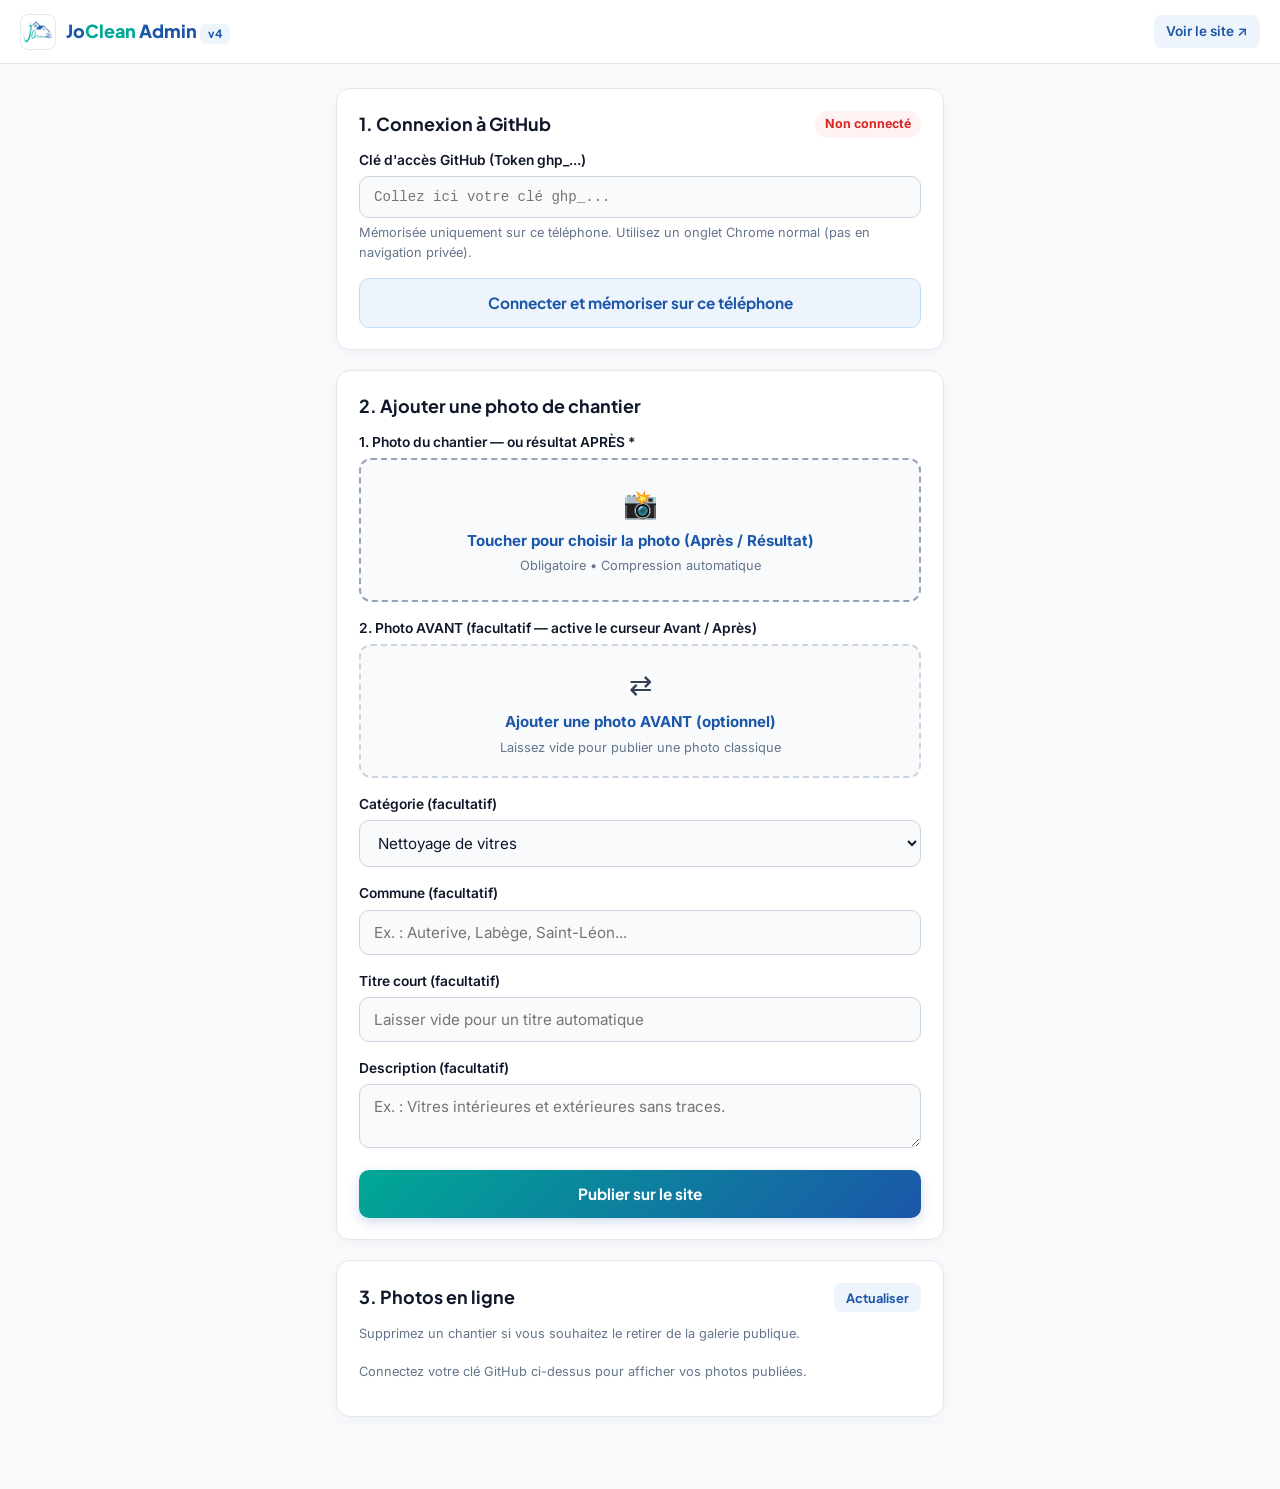
==== commit e8e03360: "Add files via upload" ====
--- a/admin.html
+++ b/admin.html
@@ -170,7 +170,7 @@
     .dropzone {
       border: 2px dashed #94a3b8;
       border-radius: 12px;
-      padding: 1.75rem 1rem;
+      padding: 1.45rem 1rem;
       text-align: center;
       background: var(--bg);
       cursor: pointer;
@@ -180,30 +180,57 @@
       border-color: var(--teal);
       background: var(--teal-soft);
     }
-    .dropzone-icon { font-size: 2rem; margin-bottom: 0.4rem; }
-    .dropzone strong { color: var(--blue); display: block; }
-    .dropzone span { font-size: 0.82rem; color: var(--ink-500); }
+    .dropzone-optional {
+      border-color: #cbd5e1;
+      padding: 1.15rem 1rem;
+    }
+    .dropzone-icon { font-size: 1.75rem; margin-bottom: 0.3rem; }
+    .dropzone strong { color: var(--blue); display: block; font-size: 0.94rem; }
+    .dropzone span { font-size: 0.8rem; color: var(--ink-500); }
 
     .preview-box {
-      margin-top: 1rem;
+      margin-top: 0.8rem;
       display: none;
       flex-direction: column;
-      gap: 0.5rem;
+      gap: 0.45rem;
     }
     .preview-box img {
       width: 100%;
-      max-height: 280px;
+      max-height: 240px;
       object-fit: cover;
       border-radius: 10px;
       border: 1px solid var(--border);
     }
+    .preview-footer {
+      display: flex;
+      align-items: center;
+      justify-content: space-between;
+      gap: 0.5rem;
+      flex-wrap: wrap;
+    }
     .compression-info {
-      font-size: 0.82rem;
+      font-size: 0.8rem;
       font-weight: 600;
       color: var(--teal-dark);
       background: var(--teal-soft);
-      padding: 0.45rem 0.75rem;
+      padding: 0.4rem 0.7rem;
       border-radius: 8px;
+      flex-grow: 1;
+    }
+
+    .ba-mode-banner {
+      display: none;
+      padding: 0.7rem 0.9rem;
+      border-radius: 10px;
+      background: var(--blue-soft);
+      border: 1px solid #bfdbfe;
+      color: var(--blue);
+      font-size: 0.85rem;
+      font-weight: 600;
+      margin-bottom: 1rem;
+    }
+    .ba-mode-banner.is-active {
+      display: block;
     }
 
     /* Boutons interactifs avec retours d'état */
@@ -260,8 +287,8 @@
     }
     .btn-danger-sm {
       width: auto;
-      padding: 0.45rem 0.8rem;
-      font-size: 0.82rem;
+      padding: 0.42rem 0.75rem;
+      font-size: 0.8rem;
       background: var(--danger-soft);
       color: var(--danger);
       border-radius: 8px;
@@ -340,6 +367,17 @@
       font-size: 0.78rem;
       color: var(--ink-500);
     }
+    .mini-ba-tag {
+      display: inline-block;
+      font-size: 0.7rem;
+      font-weight: 700;
+      background: var(--blue-soft);
+      color: var(--blue);
+      padding: 0.1rem 0.45rem;
+      border-radius: 999px;
+      margin-left: 0.35rem;
+      vertical-align: middle;
+    }
   </style>
 </head>
 <body>
@@ -347,7 +385,7 @@
   <header class="topbar">
     <div class="topbar-brand">
       <img src="assets/logo.png" alt="Joclean">
-      <div>Jo<span class="accent">Clean</span> Admin <span class="version-tag">v3</span></div>
+      <div>Jo<span class="accent">Clean</span> Admin <span class="version-tag">v4</span></div>
     </div>
     <a href="./" class="site-link">Voir le site ↗</a>
   </header>
@@ -387,26 +425,53 @@
       <div class="alert" id="auth-alert" role="status"></div>
     </section>
 
-    <!-- Bloc 2 : Publication d'une photo -->
+    <!-- Bloc 2 : Publication d'une photo simple ou Avant / Après -->
     <section class="card">
       <div class="card-header">
         <h2>2. Ajouter une photo de chantier</h2>
       </div>
 
       <form id="upload-form" novalidate>
+        <!-- Case 1 : Photo principale (ou APRÈS) -->
         <div class="form-group">
-          <label for="photo-input">Photo du chantier *</label>
+          <label for="photo-input">1. Photo du chantier — ou résultat APRÈS *</label>
           <div class="dropzone" id="dropzone">
             <div class="dropzone-icon">📸</div>
-            <strong>Toucher pour choisir une photo</strong>
-            <span>Appareil photo ou galerie • Compression automatique</span>
+            <strong>Toucher pour choisir la photo (Après / Résultat)</strong>
+            <span>Obligatoire • Compression automatique</span>
           </div>
           <input type="file" id="photo-input" accept="image/*" hidden>
 
           <div class="preview-box" id="preview-box">
-            <img id="preview-img" src="" alt="Aperçu">
-            <div class="compression-info" id="compression-info"></div>
+            <img id="preview-img" src="" alt="Aperçu résultat">
+            <div class="preview-footer">
+              <div class="compression-info" id="compression-info"></div>
+              <button type="button" class="btn btn-danger-sm" id="clear-main-btn">Retirer</button>
+            </div>
           </div>
+        </div>
+
+        <!-- Case 2 : Photo AVANT (facultative) -->
+        <div class="form-group">
+          <label for="photo-before-input">2. Photo AVANT (facultatif — active le curseur Avant / Après)</label>
+          <div class="dropzone dropzone-optional" id="dropzone-before">
+            <div class="dropzone-icon">⇄</div>
+            <strong>Ajouter une photo AVANT (optionnel)</strong>
+            <span>Laissez vide pour publier une photo classique</span>
+          </div>
+          <input type="file" id="photo-before-input" accept="image/*" hidden>
+
+          <div class="preview-box" id="preview-before-box">
+            <img id="preview-before-img" src="" alt="Aperçu avant">
+            <div class="preview-footer">
+              <div class="compression-info" id="compression-before-info"></div>
+              <button type="button" class="btn btn-danger-sm" id="clear-before-btn">Retirer la photo Avant</button>
+            </div>
+          </div>
+        </div>
+
+        <div class="ba-mode-banner" id="ba-mode-banner">
+          ⇄ Mode <strong>Avant / Après</strong> activé : un curseur glissant s'affichera automatiquement sur le site.
         </div>
 
         <div class="form-group">
@@ -445,7 +510,7 @@
         <h2>3. Photos en ligne</h2>
         <button type="button" class="btn btn-danger-sm" style="background:#eef4fc;color:#1b56a8;" id="refresh-list-btn">Actualiser</button>
       </div>
-      <p class="hint" style="margin-top:0;">Supprimez une photo si vous souhaitez la retirer de la galerie publique.</p>
+      <p class="hint" style="margin-top:0;">Supprimez un chantier si vous souhaitez le retirer de la galerie publique.</p>
       <div class="existing-list" id="existing-list">
         <p class="hint">Connectez votre clé GitHub ci-dessus pour afficher vos photos publiées.</p>
       </div>
@@ -466,12 +531,11 @@
       pression: "Nettoyage haute pression"
     };
 
-    let compressedBase64 = null;
-    let compressedFileName = null;
+    let mainBase64 = null;
+    let beforeBase64 = null;
     let memoryToken = "";
     let storagePersistent = true;
 
-    // Gestion visuelle directe des boutons
     function setButtonState(btn, state, labelHtml, resetAfterMs = 0, defaultText = "") {
       btn.classList.remove("btn-sending", "btn-success", "btn-error");
       if (state === "sending") {
@@ -500,7 +564,6 @@
       }
     }
 
-    // Nettoyage des espaces et caractères invisibles lors du copier-coller mobile
     function cleanToken(raw) {
       return (raw || "").replace(/[\s\u200B-\u200D\uFEFF]/g, "");
     }
@@ -537,7 +600,6 @@
       } catch (_e) {}
     }
 
-    // Encodage UTF-8 <-> Base64 sans perte d'accents
     function utf8ToBase64(str) {
       const bytes = new TextEncoder().encode(str);
       let binary = "";
@@ -566,7 +628,6 @@
       el.textContent = "";
     }
 
-    // Requête API GitHub avec timeout de 15 secondes
     async function githubRequest(path = "", options = {}) {
       const token = getToken();
       if (!token) throw new Error("Clé GitHub manquante.");
@@ -617,7 +678,6 @@
       return res.status === 204 ? null : res.json();
     }
 
-    // Compression d'image côté navigateur (max 1400px, JPEG 84%)
     function compressImage(file) {
       return new Promise((resolve, reject) => {
         const reader = new FileReader();
@@ -647,4 +707,393 @@
             ctx.drawImage(img, 0, 0, width, height);
 
             const dataUrl = canvas.toDataURL("image/jpeg", 0.84);
-            const base64Data = dataUrl.split(",")+            const base64Data = dataUrl.split(",")[1];
+            const sizeKb = Math.round((base64Data.length * 3) / 4 / 1024);
+            resolve({ dataUrl, base64Data, sizeKb, width, height });
+          };
+          img.src = e.target.result;
+        };
+        reader.readAsDataURL(file);
+      });
+    }
+
+    async function fetchChantiersFile() {
+      try {
+        const data = await githubRequest(`contents/js/chantiers.js?ref=${BRANCH}&t=${Date.now()}`);
+        const rawText = base64ToUtf8(data.content);
+        let list = [];
+        try {
+          const fn = new Function(`${rawText}; return typeof CHANTIERS !== "undefined" ? CHANTIERS : [];`);
+          const parsed = fn();
+          if (Array.isArray(parsed)) list = parsed;
+        } catch (_e) {
+          list = [];
+        }
+        return { sha: data.sha, list };
+      } catch (err) {
+        if (err.message.includes("404")) {
+          return { sha: null, list: [] };
+        }
+        throw err;
+      }
+    }
+
+    function buildChantiersJs(list) {
+      return `/**
+ * LISTE DES RÉALISATIONS JOCLEAN (Gérée automatiquement via admin.html)
+ */
+const CHANTIERS = ${JSON.stringify(list, null, 2)};
+`;
+    }
+
+    // Connexion GitHub
+    const authBadge = document.getElementById("auth-badge");
+    const tokenSetup = document.getElementById("token-setup");
+    const tokenConnected = document.getElementById("token-connected");
+    const authAlert = document.getElementById("auth-alert");
+    const saveTokenBtn = document.getElementById("save-token-btn");
+    const tokenInput = document.getElementById("gh-token");
+    const DEFAULT_SAVE_LABEL = "Connecter et mémoriser sur ce téléphone";
+
+    async function checkAuthAndLoad(fromUserClick = false) {
+      const token = getToken();
+      if (!token) {
+        authBadge.textContent = "Non connecté";
+        authBadge.className = "status-badge status-off";
+        tokenSetup.hidden = false;
+        tokenConnected.hidden = true;
+        return;
+      }
+
+      authBadge.textContent = "Envoi...";
+      authBadge.className = "status-badge status-wait";
+      setButtonState(saveTokenBtn, "sending", "Requête envoyée à GitHub...");
+
+      try {
+        const repoData = await githubRequest("");
+
+        if (repoData && repoData.permissions && repoData.permissions.push === false) {
+          throw new Error("Cette clé est en lecture seule. Cochez bien la case « repo » sur GitHub.");
+        }
+
+        setButtonState(saveTokenBtn, "success", "✅ Requête acceptée — Connecté", 2000, DEFAULT_SAVE_LABEL);
+        authBadge.textContent = "Connecté";
+        authBadge.className = "status-badge status-ok";
+        tokenSetup.hidden = true;
+        tokenConnected.hidden = false;
+
+        if (fromUserClick) {
+          if (storagePersistent) {
+            showAlert(authAlert, "success", "✅ Requête acceptée par GitHub : clé enregistrée sur ce téléphone.");
+          } else {
+            showAlert(authAlert, "warn", "✅ Connecté pour cette session (attention : en navigation privée, Chrome effacera la clé à la fermeture).");
+          }
+        }
+
+        await renderExistingList();
+      } catch (err) {
+        setButtonState(saveTokenBtn, "error", "❌ Échec de la requête", 3000, DEFAULT_SAVE_LABEL);
+        authBadge.textContent = "Échec";
+        authBadge.className = "status-badge status-off";
+        tokenSetup.hidden = false;
+        tokenConnected.hidden = true;
+        tokenInput.value = token;
+        showAlert(authAlert, "error", err.message);
+      }
+    }
+
+    saveTokenBtn.addEventListener("click", async () => {
+      const val = cleanToken(tokenInput.value);
+      if (!val) {
+        setButtonState(saveTokenBtn, "error", "⚠️ Saisissez la clé — requête non envoyée", 2500, DEFAULT_SAVE_LABEL);
+        showAlert(authAlert, "error", "Aucune requête envoyée : collez d'abord votre clé GitHub (ghp_...) dans le champ ci-dessus.");
+        tokenInput.focus();
+        return;
+      }
+      hideAlert(authAlert);
+      saveToken(val);
+      await checkAuthAndLoad(true);
+    });
+
+    document.getElementById("logout-btn").addEventListener("click", () => {
+      clearToken();
+      tokenInput.value = "";
+      hideAlert(authAlert);
+      setButtonState(saveTokenBtn, "default", DEFAULT_SAVE_LABEL);
+      document.getElementById("existing-list").innerHTML = `<p class="hint">Déconnecté.</p>`;
+      checkAuthAndLoad(false);
+    });
+
+    // Gestion des 2 zones photo (Principale / Après + Avant optionnelle)
+    const dropzone = document.getElementById("dropzone");
+    const photoInput = document.getElementById("photo-input");
+    const previewBox = document.getElementById("preview-box");
+    const previewImg = document.getElementById("preview-img");
+    const compressionInfo = document.getElementById("compression-info");
+    const clearMainBtn = document.getElementById("clear-main-btn");
+
+    const dropzoneBefore = document.getElementById("dropzone-before");
+    const photoBeforeInput = document.getElementById("photo-before-input");
+    const previewBeforeBox = document.getElementById("preview-before-box");
+    const previewBeforeImg = document.getElementById("preview-before-img");
+    const compressionBeforeInfo = document.getElementById("compression-before-info");
+    const clearBeforeBtn = document.getElementById("clear-before-btn");
+
+    const baModeBanner = document.getElementById("ba-mode-banner");
+    const publishAlert = document.getElementById("publish-alert");
+
+    function updateBaBanner() {
+      if (mainBase64 && beforeBase64) {
+        baModeBanner.classList.add("is-active");
+      } else {
+        baModeBanner.classList.remove("is-active");
+      }
+    }
+
+    dropzone.addEventListener("click", () => photoInput.click());
+    dropzoneBefore.addEventListener("click", () => photoBeforeInput.click());
+
+    photoInput.addEventListener("change", async () => {
+      const file = photoInput.files && photoInput.files[0];
+      if (!file) return;
+      try {
+        const origKb = Math.round(file.size / 1024);
+        const result = await compressImage(file);
+        mainBase64 = result.base64Data;
+        previewImg.src = result.dataUrl;
+        compressionInfo.textContent = `Après / Résultat : ${result.width}×${result.height} px • ${result.sizeKb} Ko (au lieu de ${origKb} Ko)`;
+        previewBox.style.display = "flex";
+        hideAlert(publishAlert);
+        updateBaBanner();
+      } catch (err) {
+        showAlert(publishAlert, "error", err.message);
+      }
+    });
+
+    photoBeforeInput.addEventListener("change", async () => {
+      const file = photoBeforeInput.files && photoBeforeInput.files[0];
+      if (!file) return;
+      try {
+        const origKb = Math.round(file.size / 1024);
+        const result = await compressImage(file);
+        beforeBase64 = result.base64Data;
+        previewBeforeImg.src = result.dataUrl;
+        compressionBeforeInfo.textContent = `Avant : ${result.width}×${result.height} px • ${result.sizeKb} Ko (au lieu de ${origKb} Ko)`;
+        previewBeforeBox.style.display = "flex";
+        hideAlert(publishAlert);
+        updateBaBanner();
+      } catch (err) {
+        showAlert(publishAlert, "error", err.message);
+      }
+    });
+
+    clearMainBtn.addEventListener("click", () => {
+      mainBase64 = null;
+      photoInput.value = "";
+      previewBox.style.display = "none";
+      updateBaBanner();
+    });
+
+    clearBeforeBtn.addEventListener("click", () => {
+      beforeBase64 = null;
+      photoBeforeInput.value = "";
+      previewBeforeBox.style.display = "none";
+      updateBaBanner();
+    });
+
+    // Publication sur GitHub (1 photo classique OU 2 photos Avant / Après)
+    const uploadForm = document.getElementById("upload-form");
+    const publishBtn = document.getElementById("publish-btn");
+    const DEFAULT_PUBLISH_LABEL = "Publier sur le site";
+
+    uploadForm.addEventListener("submit", async (e) => {
+      e.preventDefault();
+
+      if (!getToken()) {
+        setButtonState(publishBtn, "error", "⚠️ Non connecté — requête non envoyée", 2500, DEFAULT_PUBLISH_LABEL);
+        showAlert(publishAlert, "error", "Aucune requête envoyée : connectez d'abord votre clé GitHub en haut de la page.");
+        return;
+      }
+      if (!mainBase64) {
+        setButtonState(publishBtn, "error", "⚠️ Aucune photo — requête non envoyée", 2500, DEFAULT_PUBLISH_LABEL);
+        showAlert(publishAlert, "error", "Aucune requête envoyée : choisissez d'abord la photo principale (Case 1).");
+        return;
+      }
+
+      const isBeforeAfter = Boolean(beforeBase64);
+      const stamp = new Date().toISOString().replace(/[-:T]/g, "").slice(0, 14);
+      const mainFileName = isBeforeAfter ? `chantier-${stamp}-apres.jpg` : `chantier-${stamp}.jpg`;
+      const beforeFileName = isBeforeAfter ? `chantier-${stamp}-avant.jpg` : null;
+
+      const categorie = document.getElementById("categorie").value;
+      const commune = document.getElementById("commune").value.trim() || "Haute-Garonne (31)";
+      const titre = document.getElementById("titre").value.trim() || DEFAULT_TITLES[categorie] || "Réalisation Joclean";
+      const description = document.getElementById("description").value.trim() || "Intervention réalisée avec soin par Joclean.";
+
+      const totalSteps = isBeforeAfter ? 3 : 2;
+      setButtonState(publishBtn, "sending", `Envoi photo principale (1/${totalSteps})...`);
+      showAlert(publishAlert, "info", "Envoi vers GitHub en cours...");
+
+      try {
+        // 1. Téléverser la photo principale / APRÈS
+        await githubRequest(`contents/assets/chantiers/${mainFileName}`, {
+          method: "PUT",
+          body: JSON.stringify({
+            message: `Ajout photo chantier ${mainFileName}`,
+            content: mainBase64,
+            branch: BRANCH
+          })
+        });
+
+        // 2. Si mode Avant / Après, téléverser la photo AVANT
+        if (isBeforeAfter && beforeFileName) {
+          setButtonState(publishBtn, "sending", `Envoi photo Avant (2/${totalSteps})...`);
+          await githubRequest(`contents/assets/chantiers/${beforeFileName}`, {
+            method: "PUT",
+            body: JSON.stringify({
+              message: `Ajout photo avant ${beforeFileName}`,
+              content: beforeBase64,
+              branch: BRANCH
+            })
+          });
+        }
+
+        // 3. Mettre à jour js/chantiers.js
+        setButtonState(publishBtn, "sending", `Mise à jour galerie (${totalSteps}/${totalSteps})...`);
+        const { sha, list } = await fetchChantiersFile();
+
+        const newEntry = {
+          fichier: mainFileName,
+          titre,
+          lieu: commune,
+          categorie,
+          description
+        };
+        if (beforeFileName) {
+          newEntry.fichierAvant = beforeFileName;
+        }
+        list.unshift(newEntry);
+
+        const putPayload = {
+          message: `Mise à jour galerie (${mainFileName})`,
+          content: utf8ToBase64(buildChantiersJs(list)),
+          branch: BRANCH
+        };
+        if (sha) putPayload.sha = sha;
+
+        await githubRequest("contents/js/chantiers.js", {
+          method: "PUT",
+          body: JSON.stringify(putPayload)
+        });
+
+        setButtonState(publishBtn, "success", isBeforeAfter ? "✅ Avant / Après publié !" : "✅ Photo publiée !", 3000, DEFAULT_PUBLISH_LABEL);
+        showAlert(
+          publishAlert,
+          "success",
+          isBeforeAfter
+            ? "✅ Chantier Avant / Après publié ! Le curseur sera visible sur le site dans environ 1 minute."
+            : "✅ Photo publiée ! Elle apparaîtra sur le site public dans environ 1 minute."
+        );
+
+        uploadForm.reset();
+        previewBox.style.display = "none";
+        previewBeforeBox.style.display = "none";
+        mainBase64 = null;
+        beforeBase64 = null;
+        updateBaBanner();
+        await renderExistingList();
+      } catch (err) {
+        setButtonState(publishBtn, "error", "❌ Échec de l'envoi", 3500, DEFAULT_PUBLISH_LABEL);
+        showAlert(publishAlert, "error", `Erreur lors de la publication : ${err.message}`);
+      }
+    });
+
+    async function deleteRepoFileSafe(filename) {
+      if (!filename) return;
+      try {
+        const meta = await githubRequest(`contents/assets/chantiers/${filename}?ref=${BRANCH}`);
+        await githubRequest(`contents/assets/chantiers/${filename}`, {
+          method: "DELETE",
+          body: JSON.stringify({
+            message: `Suppression photo ${filename}`,
+            sha: meta.sha,
+            branch: BRANCH
+          })
+        });
+      } catch (_err) {}
+    }
+
+    async function renderExistingList() {
+      const container = document.getElementById("existing-list");
+      try {
+        const { list } = await fetchChantiersFile();
+        if (list.length === 0) {
+          container.innerHTML = `<p class="hint">Aucune photo publiée pour le moment.</p>`;
+          return;
+        }
+
+        container.innerHTML = "";
+        list.forEach((item) => {
+          const row = document.createElement("div");
+          row.className = "existing-item";
+          const rawFallback = `https://raw.githubusercontent.com/${REPO_OWNER}/${REPO_NAME}/${BRANCH}/assets/chantiers/${item.fichier}`;
+          const baBadge = item.fichierAvant ? '<span class="mini-ba-tag">⇄ Avant / Après</span>' : "";
+
+          row.innerHTML = `
+            <img src="assets/chantiers/${item.fichier}" onerror="this.onerror=null;this.src='${rawFallback}';" alt="${item.titre}">
+            <div class="existing-meta">
+              <strong>${item.titre}${baBadge}</strong>
+              <span>${item.lieu} • ${item.fichier}</span>
+            </div>
+            <button type="button" class="btn btn-danger-sm">Supprimer</button>
+          `;
+
+          row.querySelector("button").addEventListener("click", async (ev) => {
+            const delBtn = ev.currentTarget;
+            if (!confirm(`Supprimer définitivement "${item.titre}" ?`)) return;
+            delBtn.disabled = true;
+            delBtn.textContent = "Envoi...";
+            row.style.opacity = "0.6";
+
+            try {
+              await deleteRepoFileSafe(item.fichier);
+              if (item.fichierAvant) {
+                await deleteRepoFileSafe(item.fichierAvant);
+              }
+
+              const { sha, list: currentList } = await fetchChantiersFile();
+              const updatedList = currentList.filter((el) => el.fichier !== item.fichier);
+              const delPayload = {
+                message: `Retrait galerie (${item.fichier})`,
+                content: utf8ToBase64(buildChantiersJs(updatedList)),
+                branch: BRANCH
+              };
+              if (sha) delPayload.sha = sha;
+
+              await githubRequest("contents/js/chantiers.js", {
+                method: "PUT",
+                body: JSON.stringify(delPayload)
+              });
+
+              await renderExistingList();
+            } catch (delErr) {
+              alert(`Impossible de supprimer : ${delErr.message}`);
+              delBtn.disabled = false;
+              delBtn.textContent = "Supprimer";
+              row.style.opacity = "1";
+            }
+          });
+
+          container.appendChild(row);
+        });
+      } catch (err) {
+        container.innerHTML = `<p class="hint">Erreur de chargement : ${err.message}</p>`;
+      }
+    }
+
+    document.getElementById("refresh-list-btn").addEventListener("click", renderExistingList);
+
+    checkAuthAndLoad(false);
+  </script>
+</body>
+</html>
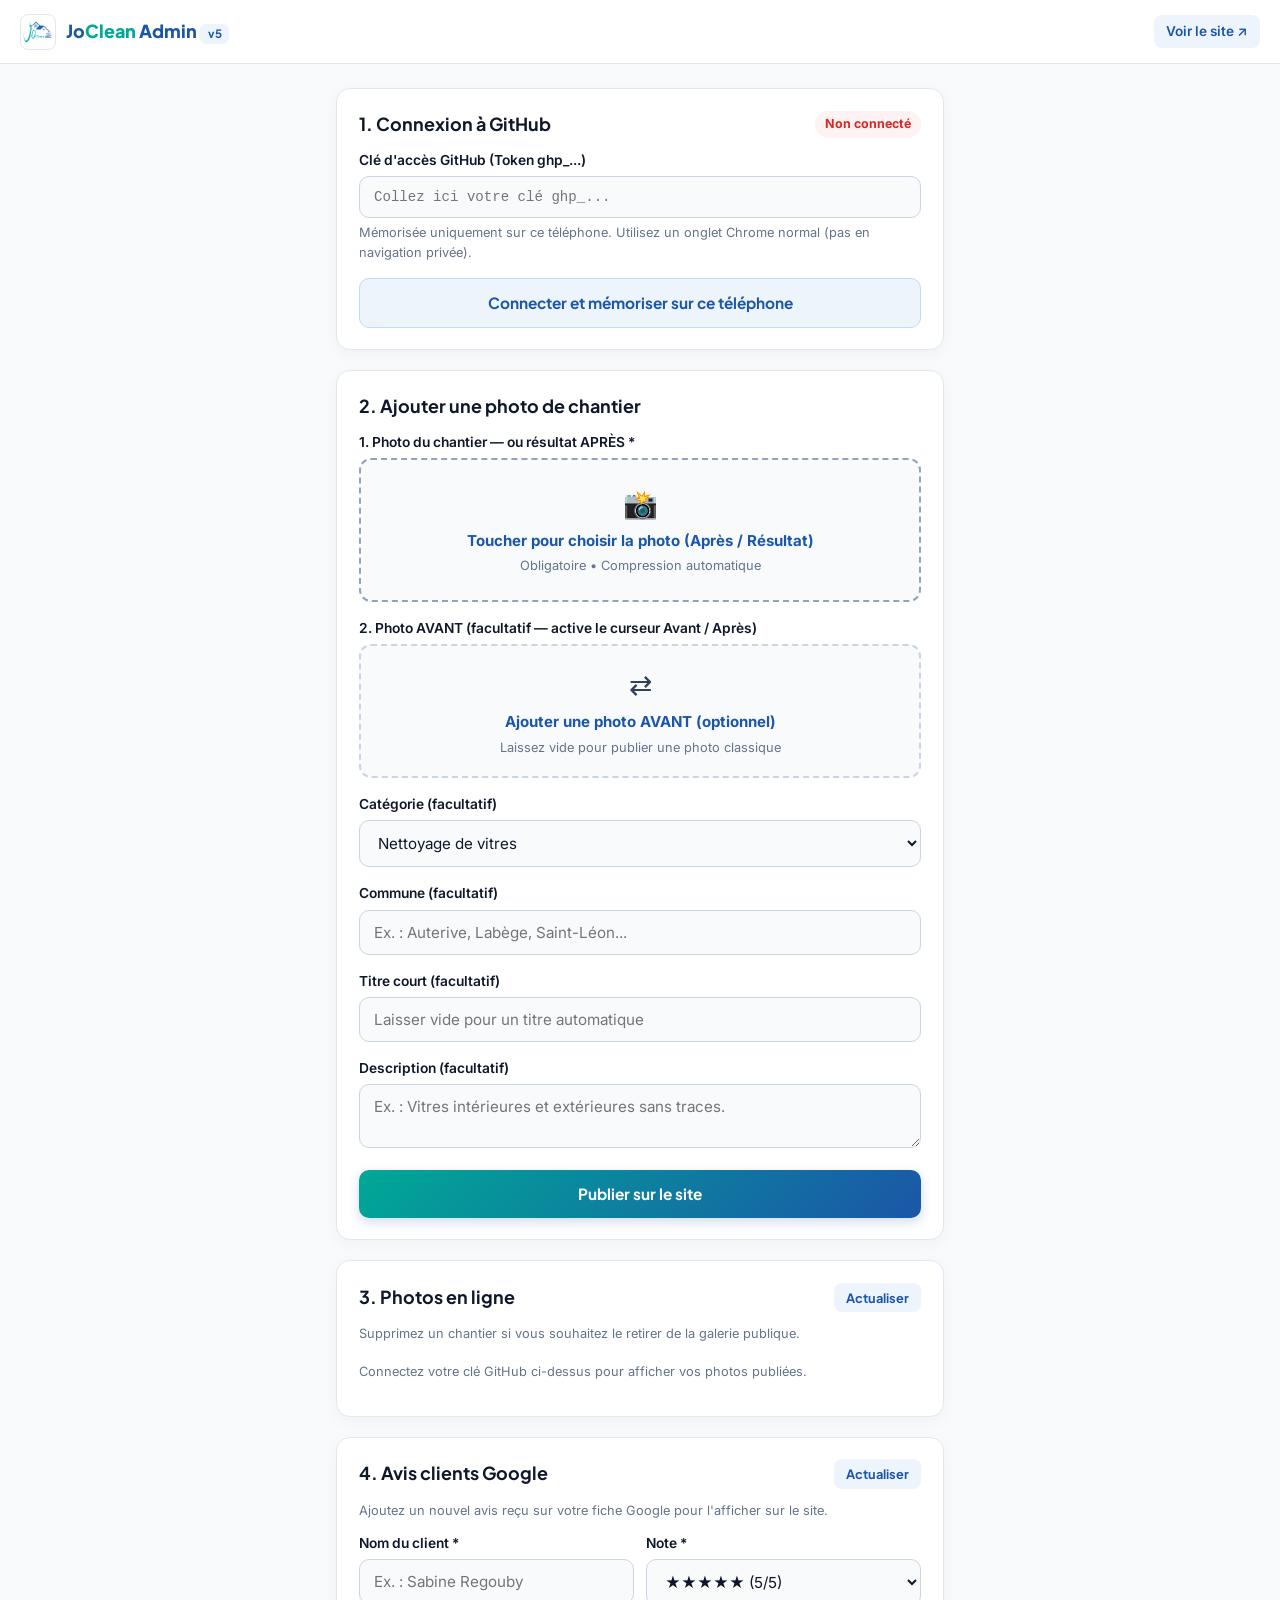
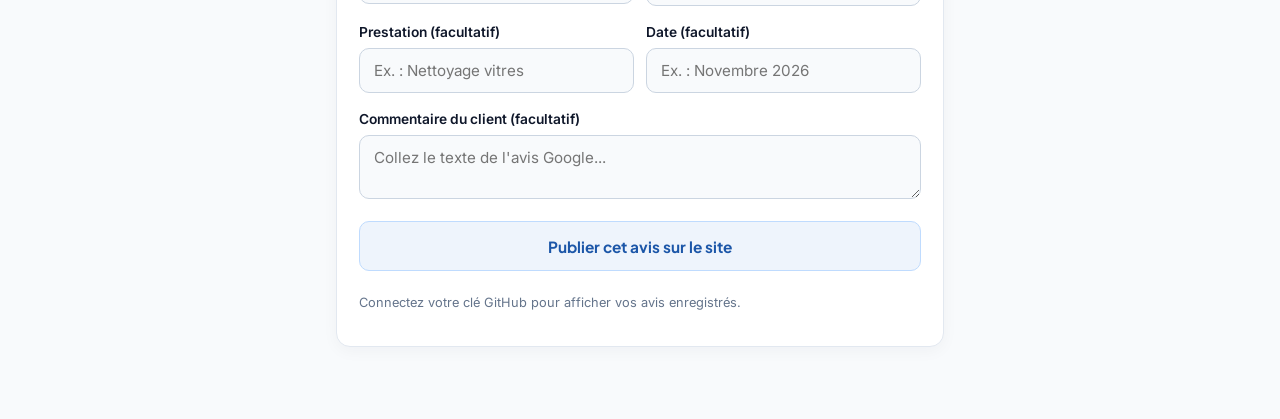
==== commit 01530805: "Add files via upload" ====
--- a/admin.html
+++ b/admin.html
@@ -3,7 +3,7 @@
 <head>
   <meta charset="UTF-8">
   <meta name="viewport" content="width=device-width, initial-scale=1.0">
-  <title>Joclean Admin — Publier des photos</title>
+  <title>Joclean Admin — Photos & Avis Google</title>
   <meta name="robots" content="noindex, nofollow">
   <link rel="icon" type="image/png" href="assets/logo.png">
   <link rel="preconnect" href="https://fonts.googleapis.com">
@@ -131,6 +131,14 @@
     .status-wait { background: var(--warn-soft); color: var(--warn); }
 
     .form-group { margin-bottom: 1rem; }
+    .form-row-2 {
+      display: grid;
+      grid-template-columns: 1fr 1fr;
+      gap: 0.75rem;
+    }
+    @media (max-width: 520px) {
+      .form-row-2 { grid-template-columns: 1fr; }
+    }
     label {
       display: block;
       font-size: 0.86rem;
@@ -233,7 +241,6 @@
       display: block;
     }
 
-    /* Boutons interactifs avec retours d'état */
     .btn {
       display: inline-flex;
       align-items: center;
@@ -304,16 +311,13 @@
       flex-shrink: 0;
     }
 
-    @keyframes spin {
-      to { transform: rotate(360deg); }
-    }
+    @keyframes spin { to { transform: rotate(360deg); } }
     @keyframes shake {
       0%, 100% { transform: translateX(0); }
       25% { transform: translateX(-5px); }
       75% { transform: translateX(5px); }
     }
 
-    /* Alertes contrôlées uniquement par classes */
     .alert {
       padding: 0.85rem 1rem;
       border-radius: 10px;
@@ -366,6 +370,7 @@
     .existing-meta span {
       font-size: 0.78rem;
       color: var(--ink-500);
+      display: block;
     }
     .mini-ba-tag {
       display: inline-block;
@@ -385,7 +390,7 @@
   <header class="topbar">
     <div class="topbar-brand">
       <img src="assets/logo.png" alt="Joclean">
-      <div>Jo<span class="accent">Clean</span> Admin <span class="version-tag">v4</span></div>
+      <div>Jo<span class="accent">Clean</span> Admin <span class="version-tag">v5</span></div>
     </div>
     <a href="./" class="site-link">Voir le site ↗</a>
   </header>
@@ -432,7 +437,6 @@
       </div>
 
       <form id="upload-form" novalidate>
-        <!-- Case 1 : Photo principale (ou APRÈS) -->
         <div class="form-group">
           <label for="photo-input">1. Photo du chantier — ou résultat APRÈS *</label>
           <div class="dropzone" id="dropzone">
@@ -451,7 +455,6 @@
           </div>
         </div>
 
-        <!-- Case 2 : Photo AVANT (facultative) -->
         <div class="form-group">
           <label for="photo-before-input">2. Photo AVANT (facultatif — active le curseur Avant / Après)</label>
           <div class="dropzone dropzone-optional" id="dropzone-before">
@@ -516,6 +519,54 @@
       </div>
     </section>
 
+    <!-- Bloc 4 : Ajouter / Gérer les avis clients Google -->
+    <section class="card">
+      <div class="card-header">
+        <h2>4. Avis clients Google</h2>
+        <button type="button" class="btn btn-danger-sm" style="background:#eef4fc;color:#1b56a8;" id="refresh-avis-btn">Actualiser</button>
+      </div>
+      <p class="hint" style="margin-top:0;">Ajoutez un nouvel avis reçu sur votre fiche Google pour l'afficher sur le site.</p>
+
+      <form id="avis-form" novalidate>
+        <div class="form-row-2">
+          <div class="form-group">
+            <label for="avis-auteur">Nom du client *</label>
+            <input type="text" id="avis-auteur" placeholder="Ex. : Sabine Regouby">
+          </div>
+          <div class="form-group">
+            <label for="avis-note">Note *</label>
+            <select id="avis-note">
+              <option value="5">★★★★★ (5/5)</option>
+              <option value="4">★★★★☆ (4/5)</option>
+            </select>
+          </div>
+        </div>
+
+        <div class="form-row-2">
+          <div class="form-group">
+            <label for="avis-prestation">Prestation (facultatif)</label>
+            <input type="text" id="avis-prestation" placeholder="Ex. : Nettoyage vitres">
+          </div>
+          <div class="form-group">
+            <label for="avis-date">Date (facultatif)</label>
+            <input type="text" id="avis-date" placeholder="Ex. : Novembre 2026">
+          </div>
+        </div>
+
+        <div class="form-group">
+          <label for="avis-commentaire">Commentaire du client (facultatif)</label>
+          <textarea id="avis-commentaire" rows="2" placeholder="Collez le texte de l'avis Google..."></textarea>
+        </div>
+
+        <button type="submit" class="btn btn-secondary" id="add-avis-btn">Publier cet avis sur le site</button>
+        <div class="alert" id="avis-alert" role="status"></div>
+      </form>
+
+      <div class="existing-list" id="existing-avis-list" style="margin-top:1rem;">
+        <p class="hint">Connectez votre clé GitHub pour afficher vos avis enregistrés.</p>
+      </div>
+    </section>
+
   </main>
 
   <script>
@@ -523,6 +574,7 @@
     const REPO_NAME = "Joclean";
     const BRANCH = "main";
     const STORAGE_KEY = "joclean_gh_token";
+    const GOOGLE_REVIEW_LINK = "https://g.page/r/Cer1lmfHnfCTEAE/review";
 
     const DEFAULT_TITLES = {
       vitres: "Nettoyage de vitres",
@@ -565,7 +617,7 @@
     }
 
     function cleanToken(raw) {
-      return (raw || "").replace(/[\s\u200B-\u200D\uFEFF]/g, "");
+      return (raw || "").replace(/[\s​-‍﻿]/g, "");
     }
 
     function getToken() {
@@ -746,6 +798,46 @@
 `;
     }
 
+    async function fetchAvisFile() {
+      try {
+        const data = await githubRequest(`contents/js/avis.js?ref=${BRANCH}&t=${Date.now()}`);
+        const rawText = base64ToUtf8(data.content);
+        let list = [];
+        let config = { lienAvis: GOOGLE_REVIEW_LINK, noteGlobale: "5,0", totalAvis: 5 };
+        try {
+          const fn = new Function(`${rawText}; return { list: typeof AVIS_CLIENTS !== "undefined" ? AVIS_CLIENTS : [], config: typeof GOOGLE_AVIS_CONFIG !== "undefined" ? GOOGLE_AVIS_CONFIG : null };`);
+          const parsed = fn();
+          if (Array.isArray(parsed.list)) list = parsed.list;
+          if (parsed.config) config = { ...config, ...parsed.config };
+        } catch (_e) {}
+        return { sha: data.sha, list, config };
+      } catch (err) {
+        if (err.message.includes("404")) {
+          return { sha: null, list: [], config: { lienAvis: GOOGLE_REVIEW_LINK, noteGlobale: "5,0", totalAvis: 0 } };
+        }
+        throw err;
+      }
+    }
+
+    function buildAvisJs(list, config) {
+      const count = list.length;
+      const avg = count > 0
+        ? (list.reduce((acc, item) => acc + (Number(item.note) || 5), 0) / count).toFixed(1).replace(".", ",")
+        : "5,0";
+      const finalConfig = {
+        lienAvis: (config && config.lienAvis) || GOOGLE_REVIEW_LINK,
+        noteGlobale: avg,
+        totalAvis: count
+      };
+      return `/**
+ * AVIS CLIENTS GOOGLE JOCLEAN (Gérée automatiquement via admin.html)
+ */
+const GOOGLE_AVIS_CONFIG = ${JSON.stringify(finalConfig, null, 2)};
+
+const AVIS_CLIENTS = ${JSON.stringify(list, null, 2)};
+`;
+    }
+
     // Connexion GitHub
     const authBadge = document.getElementById("auth-badge");
     const tokenSetup = document.getElementById("token-setup");
@@ -790,7 +882,7 @@
           }
         }
 
-        await renderExistingList();
+        await Promise.all([renderExistingList(), renderExistingAvis()]);
       } catch (err) {
         setButtonState(saveTokenBtn, "error", "❌ Échec de la requête", 3000, DEFAULT_SAVE_LABEL);
         authBadge.textContent = "Échec";
@@ -821,6 +913,7 @@
       hideAlert(authAlert);
       setButtonState(saveTokenBtn, "default", DEFAULT_SAVE_LABEL);
       document.getElementById("existing-list").innerHTML = `<p class="hint">Déconnecté.</p>`;
+      document.getElementById("existing-avis-list").innerHTML = `<p class="hint">Déconnecté.</p>`;
       checkAuthAndLoad(false);
     });
 
@@ -901,7 +994,7 @@
       updateBaBanner();
     });
 
-    // Publication sur GitHub (1 photo classique OU 2 photos Avant / Après)
+    // Publication sur GitHub
     const uploadForm = document.getElementById("upload-form");
     const publishBtn = document.getElementById("publish-btn");
     const DEFAULT_PUBLISH_LABEL = "Publier sur le site";
@@ -935,7 +1028,6 @@
       showAlert(publishAlert, "info", "Envoi vers GitHub en cours...");
 
       try {
-        // 1. Téléverser la photo principale / APRÈS
         await githubRequest(`contents/assets/chantiers/${mainFileName}`, {
           method: "PUT",
           body: JSON.stringify({
@@ -945,7 +1037,6 @@
           })
         });
 
-        // 2. Si mode Avant / Après, téléverser la photo AVANT
         if (isBeforeAfter && beforeFileName) {
           setButtonState(publishBtn, "sending", `Envoi photo Avant (2/${totalSteps})...`);
           await githubRequest(`contents/assets/chantiers/${beforeFileName}`, {
@@ -958,7 +1049,6 @@
           });
         }
 
-        // 3. Mettre à jour js/chantiers.js
         setButtonState(publishBtn, "sending", `Mise à jour galerie (${totalSteps}/${totalSteps})...`);
         const { sha, list } = await fetchChantiersFile();
 
@@ -1091,7 +1181,123 @@
       }
     }
 
+    // Gestion des avis clients Google (Bloc 4)
+    const avisForm = document.getElementById("avis-form");
+    const addAvisBtn = document.getElementById("add-avis-btn");
+    const avisAlert = document.getElementById("avis-alert");
+    const DEFAULT_AVIS_LABEL = "Publier cet avis sur le site";
+
+    avisForm.addEventListener("submit", async (e) => {
+      e.preventDefault();
+      if (!getToken()) {
+        setButtonState(addAvisBtn, "error", "⚠️ Non connecté — requête non envoyée", 2500, DEFAULT_AVIS_LABEL);
+        showAlert(avisAlert, "error", "Connectez d'abord votre clé GitHub en haut de la page.");
+        return;
+      }
+
+      const auteur = document.getElementById("avis-auteur").value.trim();
+      const note = Number(document.getElementById("avis-note").value) || 5;
+      const prestation = document.getElementById("avis-prestation").value.trim();
+      const date = document.getElementById("avis-date").value.trim();
+      const commentaire = document.getElementById("avis-commentaire").value.trim();
+
+      if (!auteur) {
+        setButtonState(addAvisBtn, "error", "⚠️ Indiquez le nom du client", 2500, DEFAULT_AVIS_LABEL);
+        showAlert(avisAlert, "error", "Saisissez le nom du client avant de publier.");
+        return;
+      }
+
+      setButtonState(addAvisBtn, "sending", "Enregistrement de l'avis...");
+      hideAlert(avisAlert);
+
+      try {
+        const { sha, list, config } = await fetchAvisFile();
+        list.unshift({ auteur, note, prestation, date, commentaire });
+
+        const putPayload = {
+          message: `Ajout avis client (${auteur})`,
+          content: utf8ToBase64(buildAvisJs(list, config)),
+          branch: BRANCH
+        };
+        if (sha) putPayload.sha = sha;
+
+        await githubRequest("contents/js/avis.js", {
+          method: "PUT",
+          body: JSON.stringify(putPayload)
+        });
+
+        setButtonState(addAvisBtn, "success", "✅ Avis publié !", 2500, DEFAULT_AVIS_LABEL);
+        showAlert(avisAlert, "success", "✅ Avis ajouté ! Il sera visible sur le site dans environ 1 minute.");
+        avisForm.reset();
+        await renderExistingAvis();
+      } catch (err) {
+        setButtonState(addAvisBtn, "error", "❌ Échec de l'envoi", 3000, DEFAULT_AVIS_LABEL);
+        showAlert(avisAlert, "error", `Erreur : ${err.message}`);
+      }
+    });
+
+    async function renderExistingAvis() {
+      const container = document.getElementById("existing-avis-list");
+      try {
+        const { list } = await fetchAvisFile();
+        if (list.length === 0) {
+          container.innerHTML = `<p class="hint">Aucun avis enregistré dans js/avis.js.</p>`;
+          return;
+        }
+
+        container.innerHTML = "";
+        list.forEach((avis, idx) => {
+          const row = document.createElement("div");
+          row.className = "existing-item";
+          const stars = "★".repeat(Number(avis.note) || 5);
+          row.innerHTML = `
+            <div class="existing-meta">
+              <strong>${avis.auteur} (${stars})</strong>
+              <span>${avis.prestation || "Avis Google"} ${avis.date ? "• " + avis.date : ""}</span>
+            </div>
+            <button type="button" class="btn btn-danger-sm">Supprimer</button>
+          `;
+
+          row.querySelector("button").addEventListener("click", async (ev) => {
+            const delBtn = ev.currentTarget;
+            if (!confirm(`Retirer l'avis de "${avis.auteur}" du site ?`)) return;
+            delBtn.disabled = true;
+            delBtn.textContent = "Envoi...";
+            row.style.opacity = "0.6";
+
+            try {
+              const { sha, list: currentList, config } = await fetchAvisFile();
+              const updatedList = currentList.filter((_, i) => i !== idx);
+              const delPayload = {
+                message: `Retrait avis (${avis.auteur})`,
+                content: utf8ToBase64(buildAvisJs(updatedList, config)),
+                branch: BRANCH
+              };
+              if (sha) delPayload.sha = sha;
+
+              await githubRequest("contents/js/avis.js", {
+                method: "PUT",
+                body: JSON.stringify(delPayload)
+              });
+
+              await renderExistingAvis();
+            } catch (delErr) {
+              alert(`Impossible de supprimer : ${delErr.message}`);
+              delBtn.disabled = false;
+              delBtn.textContent = "Supprimer";
+              row.style.opacity = "1";
+            }
+          });
+
+          container.appendChild(row);
+        });
+      } catch (err) {
+        container.innerHTML = `<p class="hint">Erreur de chargement : ${err.message}</p>`;
+      }
+    }
+
     document.getElementById("refresh-list-btn").addEventListener("click", renderExistingList);
+    document.getElementById("refresh-avis-btn").addEventListener("click", renderExistingAvis);
 
     checkAuthAndLoad(false);
   </script>
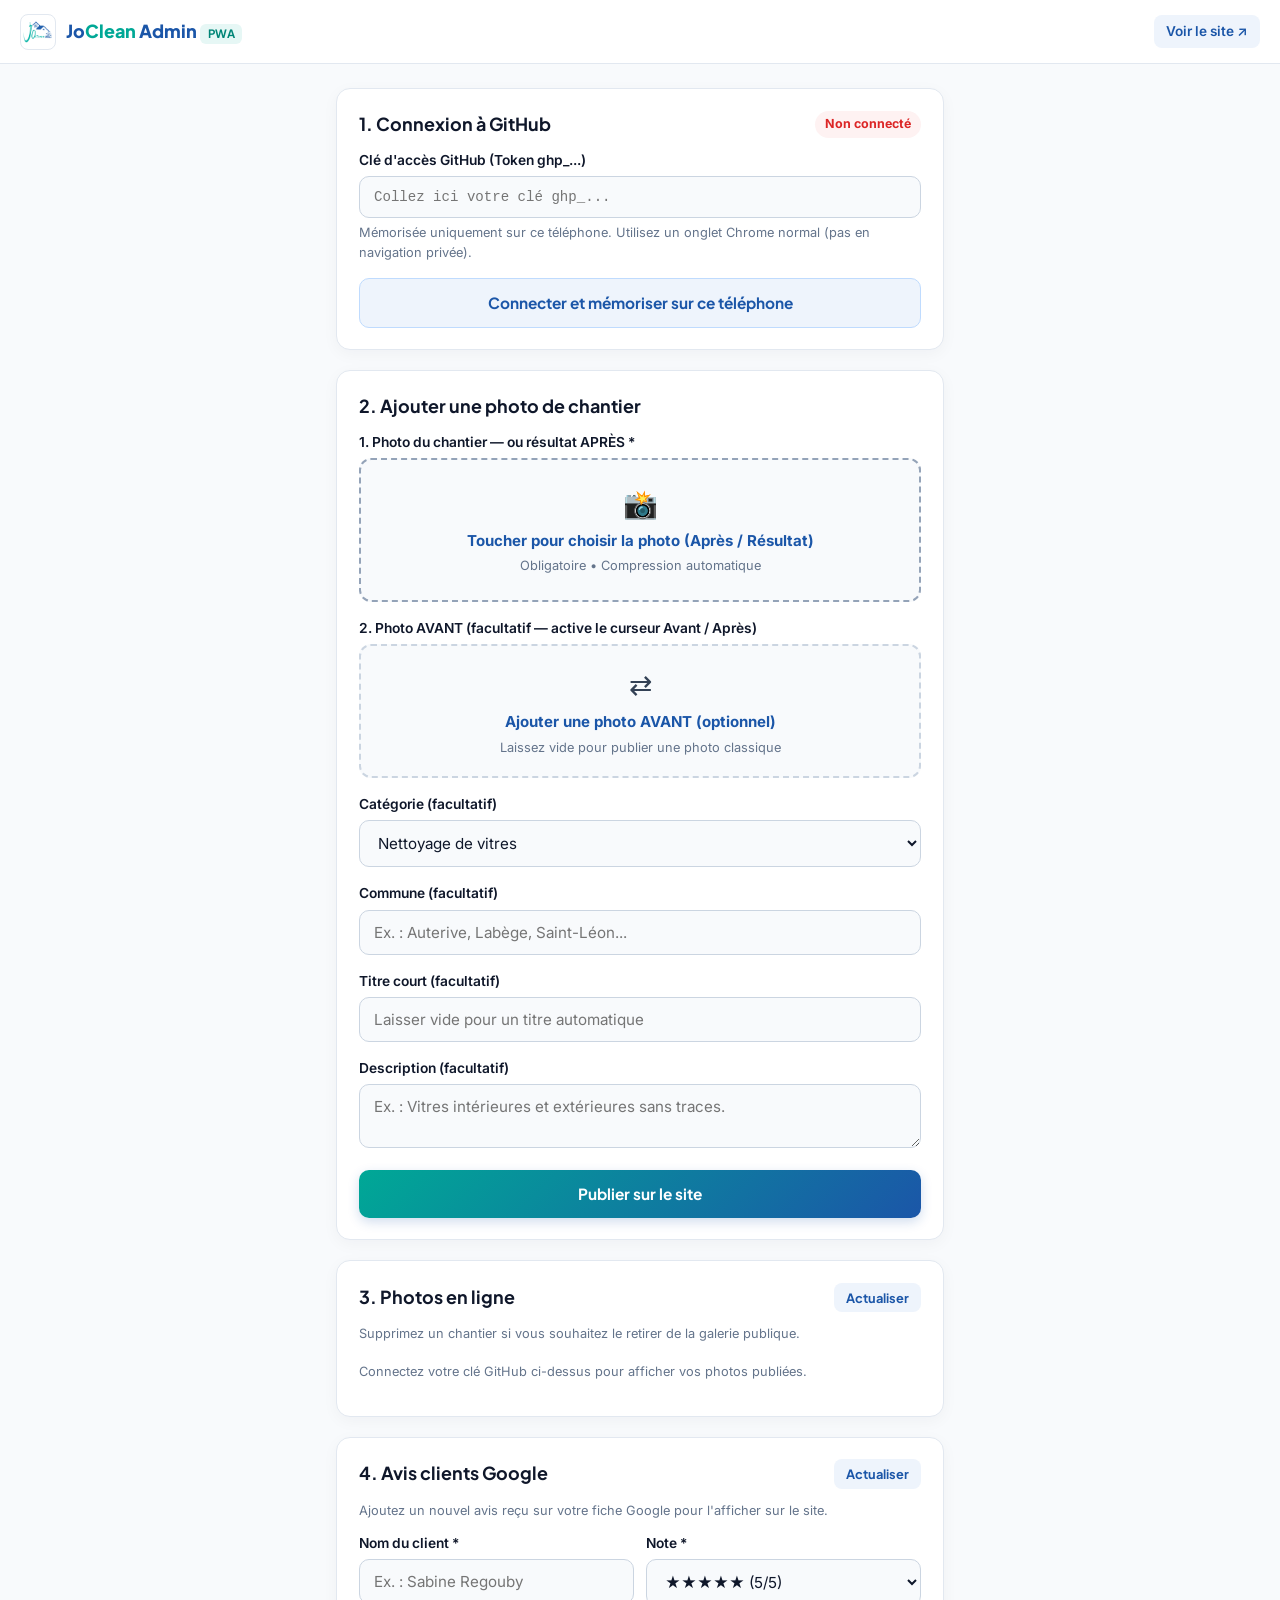
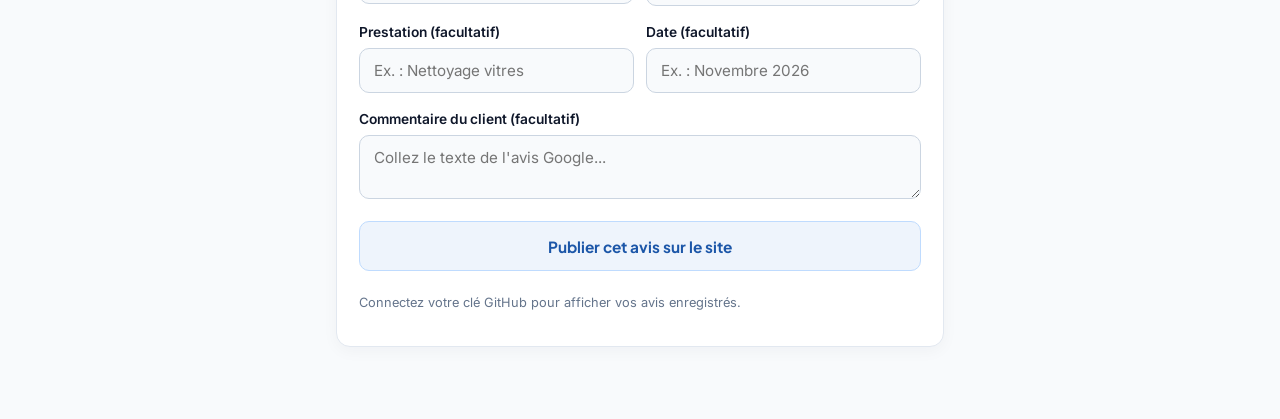
==== commit 6ea206fd: "Add files via upload" ====
--- a/admin.html
+++ b/admin.html
@@ -3,9 +3,19 @@
 <head>
   <meta charset="UTF-8">
   <meta name="viewport" content="width=device-width, initial-scale=1.0">
-  <title>Joclean Admin — Photos & Avis Google</title>
+  <title>JoClean Admin — Photos & Avis Google</title>
   <meta name="robots" content="noindex, nofollow">
-  <link rel="icon" type="image/png" href="assets/logo.png">
+
+  <!-- Configuration PWA installable sur Android / Chrome -->
+  <link rel="manifest" href="manifest-admin.json">
+  <meta name="theme-color" content="#1b56a8">
+  <meta name="mobile-web-app-capable" content="yes">
+  <meta name="apple-mobile-web-app-capable" content="yes">
+  <meta name="apple-mobile-web-app-status-bar-style" content="default">
+  <meta name="apple-mobile-web-app-title" content="JoClean Admin">
+  <link rel="icon" type="image/png" sizes="192x192" href="assets/icon-192.png">
+  <link rel="apple-touch-icon" href="assets/icon-192.png">
+
   <link rel="preconnect" href="https://fonts.googleapis.com">
   <link rel="preconnect" href="https://fonts.gstatic.com" crossorigin>
   <link href="https://fonts.googleapis.com/css2?family=Inter:wght@400;500;600&family=Plus+Jakarta+Sans:wght@600;700;800&display=swap" rel="stylesheet">
@@ -51,6 +61,7 @@
       display: flex;
       align-items: center;
       justify-content: space-between;
+      gap: 0.5rem;
       position: sticky;
       top: 0;
       z-index: 20;
@@ -75,11 +86,28 @@
     .version-tag {
       font-size: 0.72rem;
       font-weight: 700;
-      background: var(--blue-soft);
-      color: var(--blue);
+      background: var(--teal-soft);
+      color: var(--teal-dark);
       padding: 0.15rem 0.45rem;
       border-radius: 6px;
     }
+    .topbar-actions {
+      display: flex;
+      align-items: center;
+      gap: 0.45rem;
+    }
+    .install-pill {
+      font-family: "Plus Jakarta Sans", sans-serif;
+      font-size: 0.8rem;
+      font-weight: 700;
+      color: var(--white);
+      background: linear-gradient(135deg, var(--teal) 0%, var(--blue) 100%);
+      border: none;
+      padding: 0.42rem 0.75rem;
+      border-radius: 8px;
+      cursor: pointer;
+    }
+    .install-pill[hidden] { display: none; }
     .site-link {
       font-size: 0.85rem;
       font-weight: 600;
@@ -88,6 +116,7 @@
       padding: 0.4rem 0.75rem;
       border-radius: 8px;
       background: var(--blue-soft);
+      white-space: nowrap;
     }
 
     .wrap {
@@ -389,10 +418,13 @@
 
   <header class="topbar">
     <div class="topbar-brand">
-      <img src="assets/logo.png" alt="Joclean">
-      <div>Jo<span class="accent">Clean</span> Admin <span class="version-tag">v5</span></div>
+      <img src="assets/icon-192.png" onerror="this.onerror=null;this.src='assets/logo.png';" alt="Joclean">
+      <div>Jo<span class="accent">Clean</span> Admin <span class="version-tag">PWA</span></div>
     </div>
-    <a href="./" class="site-link">Voir le site ↗</a>
+    <div class="topbar-actions">
+      <button type="button" class="install-pill" id="install-pwa-btn" hidden>📲 Installer</button>
+      <a href="./" class="site-link">Voir le site ↗</a>
+    </div>
   </header>
 
   <main class="wrap">
@@ -570,11 +602,46 @@
   </main>
 
   <script>
+    // Enregistrement du Service Worker PWA pour débloquer l'installation native Chrome / Android
+    if ("serviceWorker" in navigator) {
+      window.addEventListener("load", () => {
+        navigator.serviceWorker.register("./sw.js").catch(() => {});
+      });
+    }
+
+    // Bouton d'installation directe lorsque Chrome propose l'installation PWA
+    let deferredInstallPrompt = null;
+    const installBtn = document.getElementById("install-pwa-btn");
+
+    window.addEventListener("beforeinstallprompt", (e) => {
+      e.preventDefault();
+      deferredInstallPrompt = e;
+      if (installBtn) installBtn.hidden = false;
+    });
+
+    if (installBtn) {
+      installBtn.addEventListener("click", async () => {
+        if (!deferredInstallPrompt) return;
+        deferredInstallPrompt.prompt();
+        const choice = await deferredInstallPrompt.userChoice;
+        if (choice && choice.outcome === "accepted") {
+          installBtn.hidden = true;
+        }
+        deferredInstallPrompt = null;
+      });
+    }
+
+    window.addEventListener("appinstalled", () => {
+      if (installBtn) installBtn.hidden = true;
+      deferredInstallPrompt = null;
+    });
+
     const REPO_OWNER = "jordan64-labs";
     const REPO_NAME = "Joclean";
     const BRANCH = "main";
     const STORAGE_KEY = "joclean_gh_token";
-    const GOOGLE_REVIEW_LINK = "https://g.page/r/Cer1lmfHnfCTEAE/review";
+    const GOOGLE_LEAVE_LINK = "https://g.page/r/Cer1lmfHnfCTEAE/review";
+    const GOOGLE_VIEW_LINK = "https://www.google.com/maps/search/?api=1&query=Joclean+31560+Saint-L%C3%A9on";
 
     const DEFAULT_TITLES = {
       vitres: "Nettoyage de vitres",
@@ -617,7 +684,7 @@
     }
 
     function cleanToken(raw) {
-      return (raw || "").replace(/[\s​-‍﻿]/g, "");
+      return (raw || "").replace(/[\s\u200B-\u200D\uFEFF]/g, "");
     }
 
     function getToken() {
@@ -803,7 +870,7 @@
         const data = await githubRequest(`contents/js/avis.js?ref=${BRANCH}&t=${Date.now()}`);
         const rawText = base64ToUtf8(data.content);
         let list = [];
-        let config = { lienAvis: GOOGLE_REVIEW_LINK, noteGlobale: "5,0", totalAvis: 5 };
+        let config = { lienLaisserAvis: GOOGLE_LEAVE_LINK, lienVoirAvis: GOOGLE_VIEW_LINK, noteGlobale: "5,0", totalAvis: 5 };
         try {
           const fn = new Function(`${rawText}; return { list: typeof AVIS_CLIENTS !== "undefined" ? AVIS_CLIENTS : [], config: typeof GOOGLE_AVIS_CONFIG !== "undefined" ? GOOGLE_AVIS_CONFIG : null };`);
           const parsed = fn();
@@ -813,7 +880,7 @@
         return { sha: data.sha, list, config };
       } catch (err) {
         if (err.message.includes("404")) {
-          return { sha: null, list: [], config: { lienAvis: GOOGLE_REVIEW_LINK, noteGlobale: "5,0", totalAvis: 0 } };
+          return { sha: null, list: [], config: { lienLaisserAvis: GOOGLE_LEAVE_LINK, lienVoirAvis: GOOGLE_VIEW_LINK, noteGlobale: "5,0", totalAvis: 0 } };
         }
         throw err;
       }
@@ -825,7 +892,8 @@
         ? (list.reduce((acc, item) => acc + (Number(item.note) || 5), 0) / count).toFixed(1).replace(".", ",")
         : "5,0";
       const finalConfig = {
-        lienAvis: (config && config.lienAvis) || GOOGLE_REVIEW_LINK,
+        lienLaisserAvis: (config && (config.lienLaisserAvis || config.lienAvis)) || GOOGLE_LEAVE_LINK,
+        lienVoirAvis: (config && config.lienVoirAvis) || GOOGLE_VIEW_LINK,
         noteGlobale: avg,
         totalAvis: count
       };
